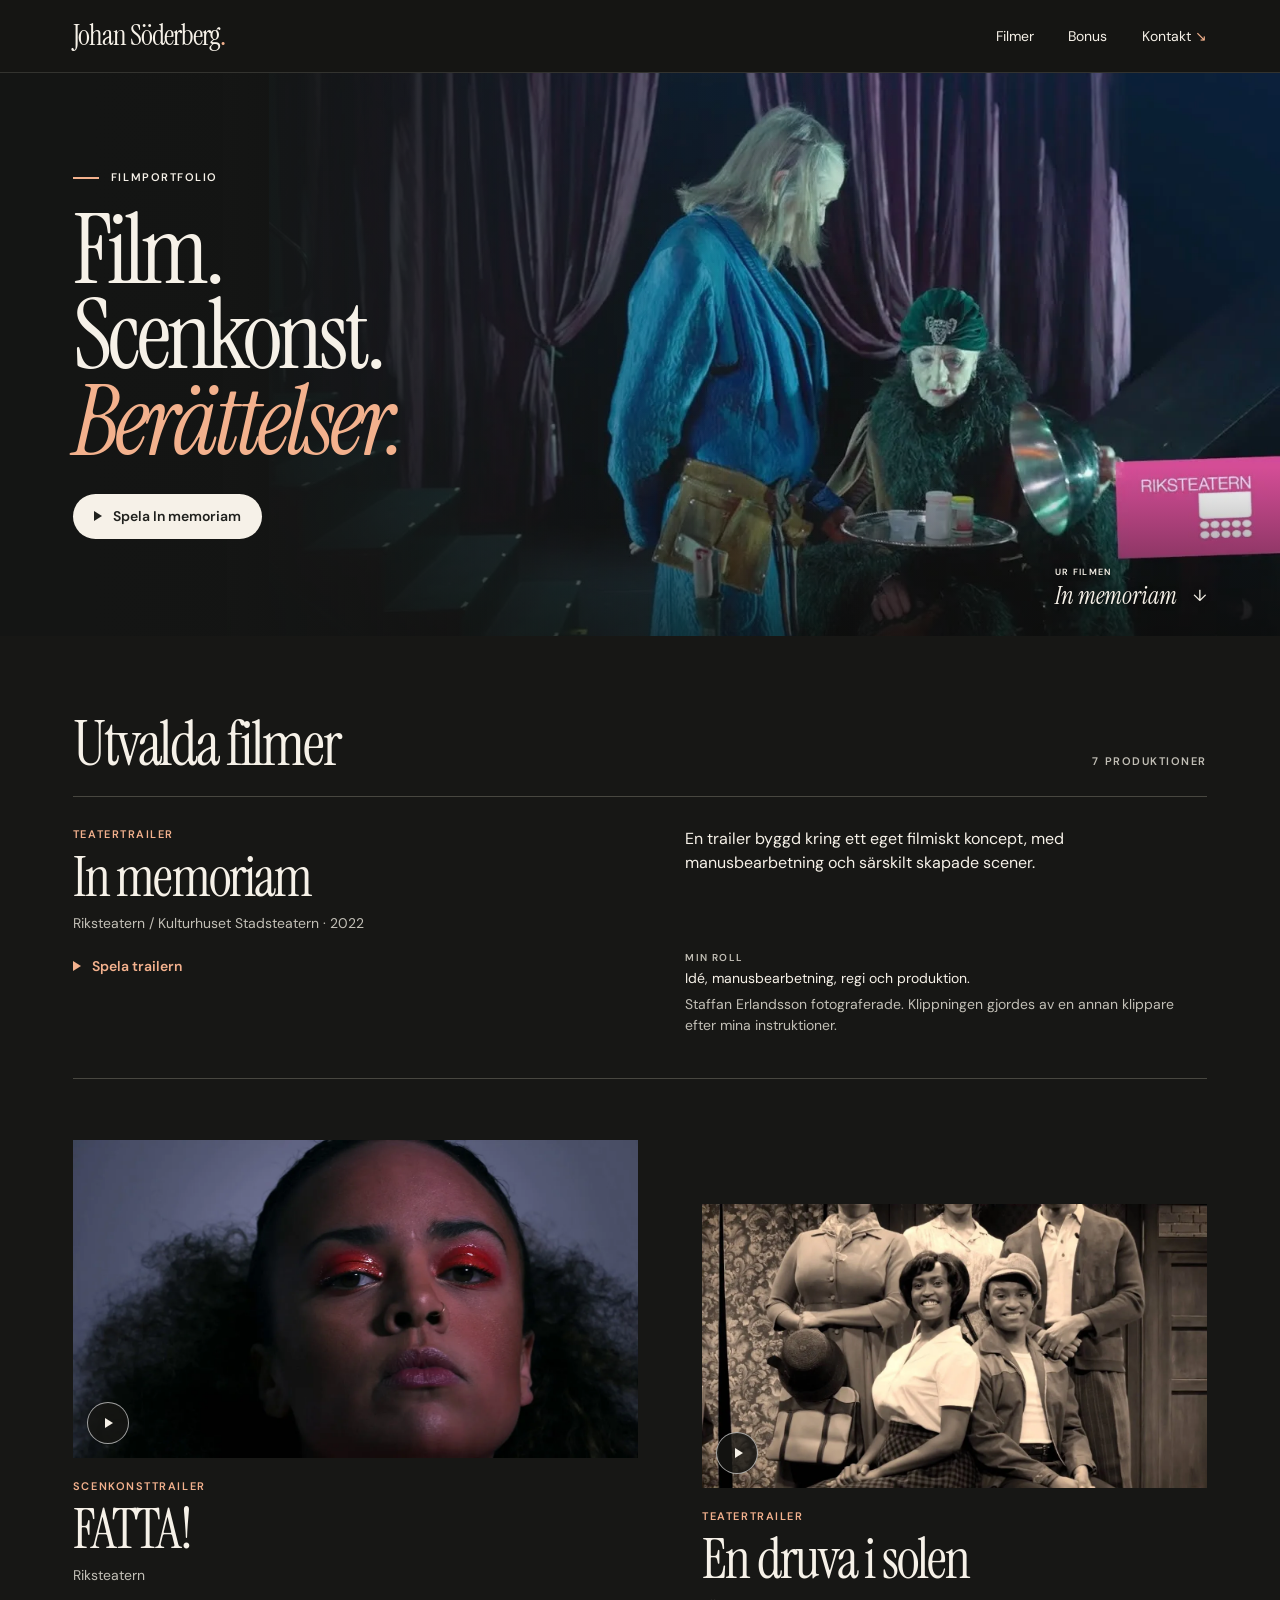
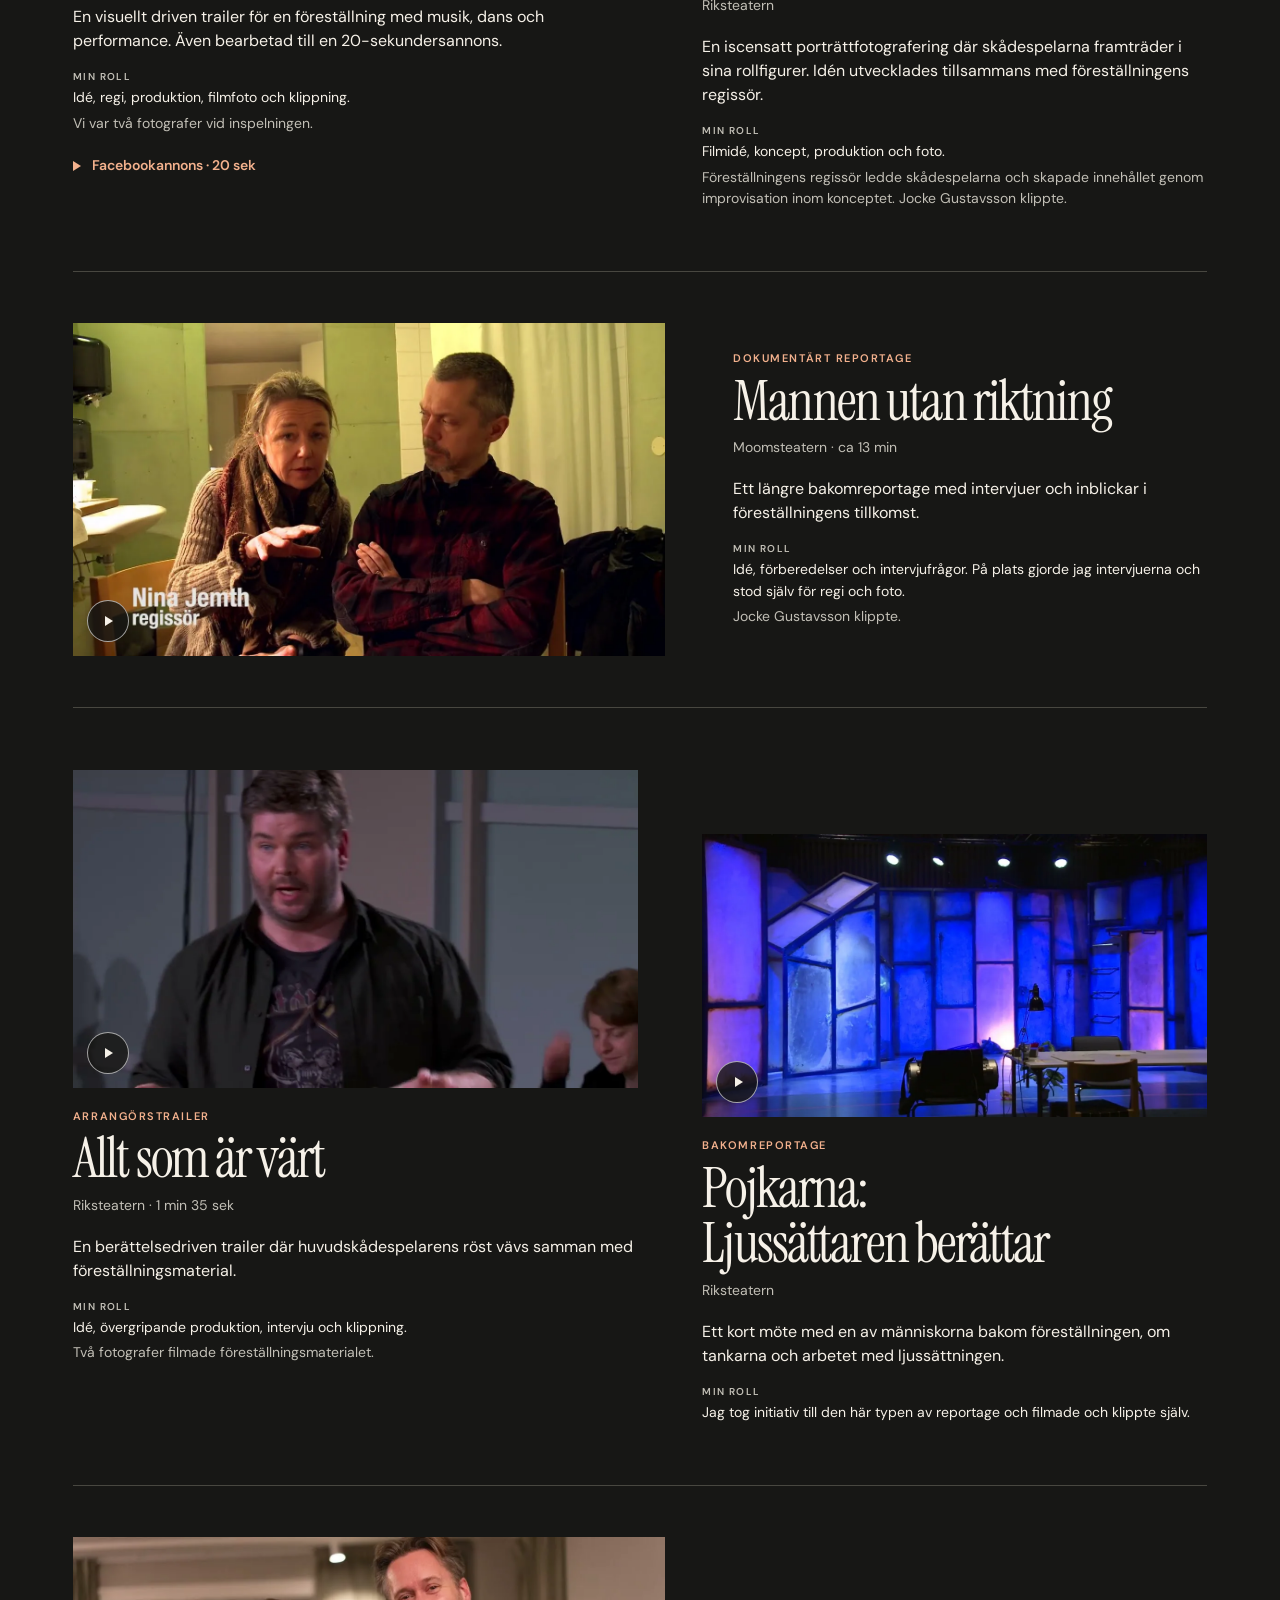
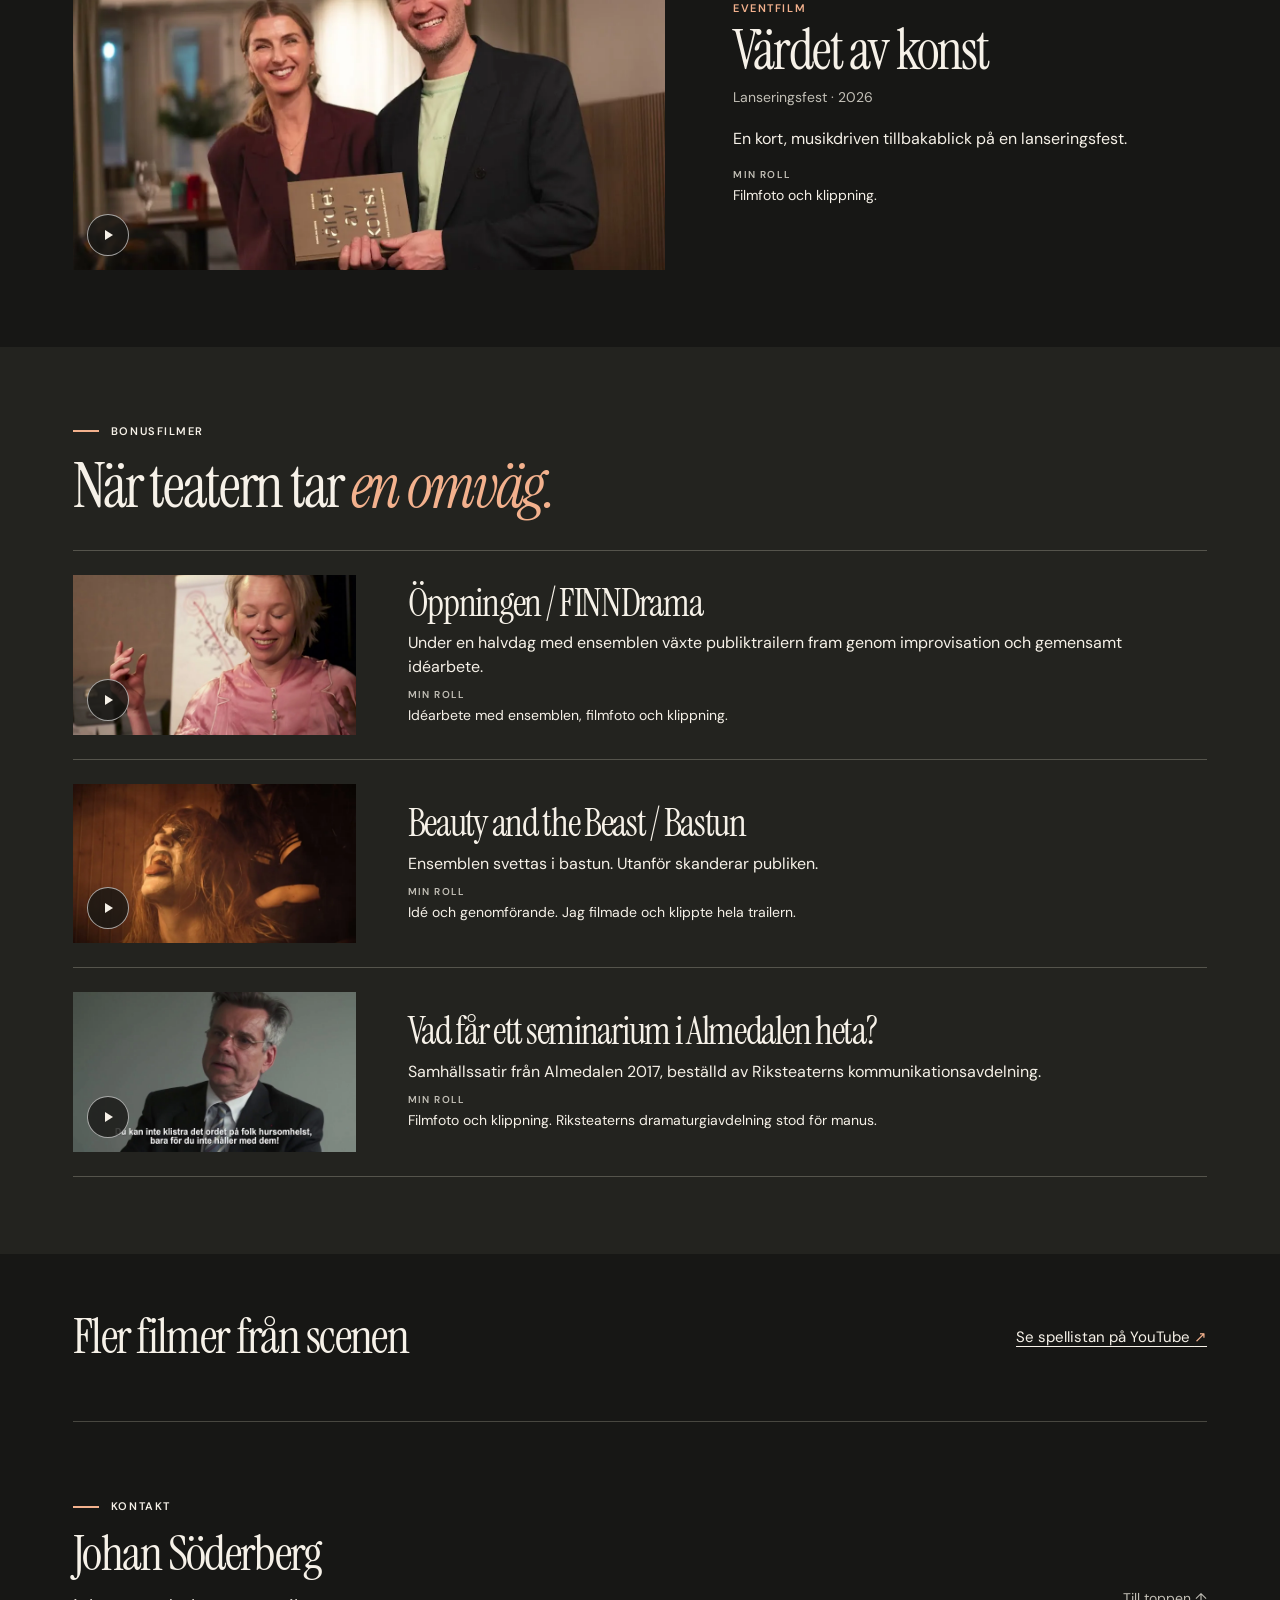
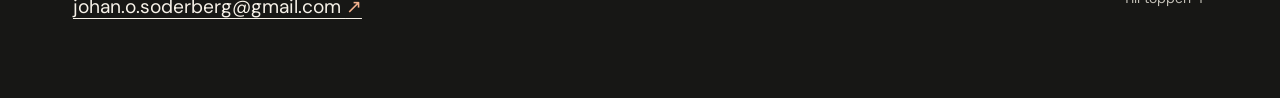
==== index.html @ 5b3b1f29 "Publicera Johan Söderbergs filmportfolio" ====
<!doctype html>
<html lang="sv">
<head>
<meta charset="utf-8"><meta name="viewport" content="width=device-width, initial-scale=1">
<meta name="theme-color" content="#171715">
<title>Johan Söderberg — Film. Scenkonst. Berättelser.</title>
<meta name="description" content="Johan Söderbergs filmportfolio. Teatertrailers, porträtt och bakomreportage för bland andra Riksteatern, Kulturhuset Stadsteatern och Moomsteatern.">
<link rel="icon" href="ikon.svg" type="image/svg+xml"><link rel="preload" as="font" type="font/woff2" crossorigin href="instrument-serif.woff2">
<link rel="stylesheet" href="stil.css"><script defer src="spelare.js"></script>
</head>
<body id="toppen">
<a class="skip" href="#urval">Till filmurvalet</a>
<header><div class="wrap header-row"><a class="brand" href="#toppen">Johan Söderberg<span>.</span></a><nav aria-label="Huvudmeny"><a href="#urval">Filmer</a><a href="#omvagar">Bonus</a><a href="#kontakt">Kontakt <span aria-hidden="true">↘</span></a></nav></div></header>
<main>
<section class="hero" aria-labelledby="intro"><img class="hero-img" src="johan-in-memoriam.webp" width="1280" height="720" fetchpriority="high" alt="Två rollfigurer vid ett litet bord framför ett draperi i In memoriam."><div class="wrap hero-inner"><div class="hero-copy"><p class="eyebrow"><i></i> Filmportfolio</p><h1 id="intro">Film.<br>Scenkonst.<br><em>Berättelser.</em></h1>
<a class="film-link hero-play" href="https://youtu.be/DQP2ugerrtk" data-film="DQP2ugerrtk" data-title="In memoriam" aria-label="Spela In memoriam"><span class="tri" aria-hidden="true"></span>Spela In memoriam</a></div><a class="caption" href="#in-memoriam"><span>Ur filmen</span><i>In memoriam</i> <b aria-hidden="true">↓</b></a></div></section>
<section class="wrap selection" id="urval" aria-labelledby="urval-title"><div class="section-head"><h2 id="urval-title">Utvalda filmer</h2><span>7 produktioner</span></div>
<article id="in-memoriam" class="case case-1"><div class="copy"><div class="kicker">Teatertrailer</div><h3>In memoriam</h3><p class="client">Riksteatern / Kulturhuset Stadsteatern · 2022</p><p class="desc">En trailer byggd kring ett eget filmiskt koncept, med manusbearbetning och särskilt skapade scener.</p><div class="credits"><h4>Min roll</h4><p>Idé, manusbearbetning, regi och produktion.</p><p class="others">Staffan Erlandsson fotograferade. Klippningen gjordes av en annan klippare efter mina instruktioner.</p></div><a class="film-link variant" href="https://youtu.be/DQP2ugerrtk" data-film="DQP2ugerrtk" data-title="In memoriam" aria-label="Spela In memoriam"><span class="tri" aria-hidden="true"></span>Spela trailern</a></div></article><div class="spread"><article id="fatta" class="case case-2"><a class="film-link poster" href="https://youtu.be/g7LVJlNFyY8" data-film="g7LVJlNFyY8" data-title="FATTA!" aria-label="Spela FATTA!"><img loading="lazy" decoding="async" width="1280" height="720" src="fatta.webp" alt=""><span class="disc"><span class="tri" aria-hidden="true"></span></span></a><div class="copy"><div class="kicker">Scenkonsttrailer</div><h3>FATTA!</h3><p class="client">Riksteatern</p><p class="desc">En visuellt driven trailer för en föreställning med musik, dans och performance. Även bearbetad till en 20-sekundersannons.</p><div class="credits"><h4>Min roll</h4><p>Idé, regi, produktion, filmfoto och klippning.</p><p class="others">Vi var två fotografer vid inspelningen.</p></div><a class="film-link variant" href="https://youtu.be/AHIz8XdJtbk" data-film="AHIz8XdJtbk" data-title="FATTA! – Facebookannons, 20 sekunder" aria-label="Spela FATTA! – Facebookannons, 20 sekunder"><span class="tri" aria-hidden="true"></span>Facebookannons · 20 sek</a></div></article><article id="en-druva-i-solen" class="case case-3"><a class="film-link poster" href="https://youtu.be/6BJd-BY84E8" data-film="6BJd-BY84E8" data-title="En druva i solen" aria-label="Spela En druva i solen"><img loading="lazy" decoding="async" width="1280" height="720" src="en-druva-i-solen.webp" alt=""><span class="disc"><span class="tri" aria-hidden="true"></span></span></a><div class="copy"><div class="kicker">Teatertrailer</div><h3>En druva i solen</h3><p class="client">Riksteatern</p><p class="desc">En iscensatt porträttfotografering där skådespelarna framträder i sina rollfigurer. Idén utvecklades tillsammans med föreställningens regissör.</p><div class="credits"><h4>Min roll</h4><p>Filmidé, koncept, produktion och foto.</p><p class="others">Föreställningens regissör ledde skådespelarna och skapade innehållet genom improvisation inom konceptet. Jocke Gustavsson klippte.</p></div></div></article></div><article id="mannen-utan-riktning" class="case case-4"><a class="film-link poster" href="https://youtu.be/ln9doFdqKP8" data-film="ln9doFdqKP8" data-title="Mannen utan riktning" aria-label="Spela Mannen utan riktning"><img loading="lazy" decoding="async" width="1280" height="720" src="mannen-utan-riktning.webp" alt=""><span class="disc"><span class="tri" aria-hidden="true"></span></span></a><div class="copy"><div class="kicker">Dokumentärt reportage</div><h3>Mannen utan riktning</h3><p class="client">Moomsteatern · ca 13 min</p><p class="desc">Ett längre bakomreportage med intervjuer och inblickar i föreställningens tillkomst.</p><div class="credits"><h4>Min roll</h4><p>Idé, förberedelser och intervjufrågor. På plats gjorde jag intervjuerna och stod själv för regi och foto.</p><p class="others">Jocke Gustavsson klippte.</p></div></div></article><div class="spread"><article id="allt-som-ar-vart" class="case case-5"><a class="film-link poster" href="https://youtu.be/25G5wn74eA0" data-film="25G5wn74eA0" data-title="Allt som är värt" aria-label="Spela Allt som är värt"><img loading="lazy" decoding="async" width="1280" height="720" src="allt-som-ar-vart.webp" alt=""><span class="disc"><span class="tri" aria-hidden="true"></span></span></a><div class="copy"><div class="kicker">Arrangörstrailer</div><h3>Allt som är värt</h3><p class="client">Riksteatern · 1 min 35 sek</p><p class="desc">En berättelsedriven trailer där huvudskådespelarens röst vävs samman med föreställningsmaterial.</p><div class="credits"><h4>Min roll</h4><p>Idé, övergripande produktion, intervju och klippning.</p><p class="others">Två fotografer filmade föreställningsmaterialet.</p></div></div></article><article id="pojkarna" class="case case-6"><a class="film-link poster" href="https://youtu.be/rmyI2CeS5jI" data-film="rmyI2CeS5jI" data-title="Pojkarna: Ljussättaren berättar" aria-label="Spela Pojkarna: Ljussättaren berättar"><img loading="lazy" decoding="async" width="1280" height="720" src="pojkarna.webp" alt=""><span class="disc"><span class="tri" aria-hidden="true"></span></span></a><div class="copy"><div class="kicker">Bakomreportage</div><h3>Pojkarna: Ljussättaren berättar</h3><p class="client">Riksteatern</p><p class="desc">Ett kort möte med en av människorna bakom föreställningen, om tankarna och arbetet med ljussättningen.</p><div class="credits"><h4>Min roll</h4><p>Jag tog initiativ till den här typen av reportage och filmade och klippte själv.</p></div></div></article></div><article id="vardet-av-konst" class="case case-7"><a class="film-link poster" href="https://youtu.be/JYgRabuWKRQ" data-film="JYgRabuWKRQ" data-title="Värdet av konst" aria-label="Spela Värdet av konst"><img loading="lazy" decoding="async" width="1280" height="720" src="vardet-av-konst.webp" alt=""><span class="disc"><span class="tri" aria-hidden="true"></span></span></a><div class="copy"><div class="kicker">Eventfilm</div><h3>Värdet av konst</h3><p class="client">Lanseringsfest · 2026</p><p class="desc">En kort, musikdriven tillbakablick på en lanseringsfest.</p><div class="credits"><h4>Min roll</h4><p>Filmfoto och klippning.</p></div></div></article></section>
<section id="omvagar" class="bonus"><div class="wrap"><p class="eyebrow"><i></i> Bonusfilmer</p><h2>När teatern tar <em>en omväg.</em></h2><div class="bonus-list"><article class="bonus-item"><a class="film-link poster" href="https://youtu.be/ZEgGxiNyklY" data-film="ZEgGxiNyklY" data-title="Öppningen / FINNDrama" aria-label="Spela Öppningen / FINNDrama"><img loading="lazy" decoding="async" width="1280" height="720" src="oppningen.webp" alt=""><span class="disc"><span class="tri" aria-hidden="true"></span></span></a><div><h3>Öppningen / FINNDrama</h3><p>Under en halvdag med ensemblen växte publiktrailern fram genom improvisation och gemensamt idéarbete.</p><div class="credits"><h4>Min roll</h4><p>Idéarbete med ensemblen, filmfoto och klippning.</p></div></div></article><article class="bonus-item"><a class="film-link poster" href="https://youtu.be/_NRygMgMNec" data-film="_NRygMgMNec" data-title="Beauty and the Beast / Bastun" aria-label="Spela Beauty and the Beast / Bastun"><img loading="lazy" decoding="async" width="1280" height="720" src="bastun.webp" alt=""><span class="disc"><span class="tri" aria-hidden="true"></span></span></a><div><h3>Beauty and the Beast / Bastun</h3><p>Ensemblen svettas i bastun. Utanför skanderar publiken.</p><div class="credits"><h4>Min roll</h4><p>Idé och genomförande. Jag filmade och klippte hela trailern.</p></div></div></article><article class="bonus-item"><a class="film-link poster" href="https://youtu.be/Vtb8yQjGChg" data-film="Vtb8yQjGChg" data-title="Vad får ett seminarium i Almedalen heta?" aria-label="Spela Vad får ett seminarium i Almedalen heta?"><img loading="lazy" decoding="async" width="1280" height="720" src="almedalen.webp" alt=""><span class="disc"><span class="tri" aria-hidden="true"></span></span></a><div><h3>Vad får ett seminarium i Almedalen heta?</h3><p>Samhällssatir från Almedalen 2017, beställd av Riksteaterns kommunikationsavdelning.</p><div class="credits"><h4>Min roll</h4><p>Filmfoto och klippning. Riksteaterns dramaturgiavdelning stod för manus.</p></div></div></article></div></div></section>
<section class="wrap playlist"><h2>Fler filmer från scenen</h2><a href="https://youtube.com/playlist?list=PLKZBHsTy2Ac3Lh5_PKUx8i3vL4fPGxWnh">Se spellistan på YouTube <span aria-hidden="true">↗</span></a></section>
</main><footer id="kontakt"><div class="wrap foot"><div><p class="eyebrow"><i></i> Kontakt</p><h2>Johan Söderberg</h2><a class="email" href="mailto:johan.o.soderberg@gmail.com">johan.o.soderberg@gmail.com <span aria-hidden="true">↗</span></a></div><a class="top" href="#toppen">Till toppen ↑</a></div></footer>
<dialog aria-labelledby="filmtitel"><div class="modal-head"><h2 id="filmtitel"></h2><button type="button" id="stang" autofocus>Stäng <span aria-hidden="true">×</span></button></div><div id="spelare"></div><a id="direkt">Öppna på YouTube ↗</a></dialog>
</body></html>
---- stil.css ----
@font-face{font-family:Instrument;src:url(instrument-serif.woff2) format("woff2");font-display:swap}
@font-face{font-family:Instrument;src:url(instrument-serif-kursiv.woff2) format("woff2");font-style:italic;font-display:swap}
@font-face{font-family:DM;src:url(dm-sans.woff2) format("woff2");font-weight:100 900;font-display:swap}
:root{color-scheme:dark;--bg:#171715;--ink:#f6f1e8;--muted:#c2bfb6;--accent:#f3b18d;--line:#484740;--gutter:clamp(20px,5.7vw,100px);--serif:Instrument,Georgia,serif}
*{box-sizing:border-box}
body{margin:0;background:var(--bg);color:var(--ink);font:400 16px/1.5 DM,Arial,sans-serif;-webkit-font-smoothing:antialiased}
a{color:inherit;text-underline-offset:.25em}button{font:inherit;color:inherit;cursor:pointer}
a:focus-visible,button:focus-visible{outline:3px solid #ffbe93;outline-offset:4px}
img{display:block;width:100%;height:auto}
h1,h2,h3,h4,p{margin:0}h1,h2,h3,.brand{font-family:var(--serif);font-weight:400}
.wrap{width:min(100% - 2 * var(--gutter),1480px);margin-inline:auto}
.skip{position:fixed;z-index:10;top:-100px;left:1em;background:var(--ink);color:var(--bg);padding:12px}.skip:focus{top:10px}
header{background:#151513;border-bottom:1px solid #33332f}
.header-row,nav,.section-head,.foot,.playlist,.modal-head{display:flex;align-items:center;justify-content:space-between;gap:20px}
.header-row{min-height:72px}.brand{font-size:clamp(24px,2.3vw,35px);line-height:1;text-decoration:none;letter-spacing:-.035em}.brand span{color:var(--accent)}
nav{gap:clamp(13px,2.7vw,48px)}nav a,.top{font-size:14px;text-decoration:none}nav a,.top,.playlist a{padding-block:12px}nav a:hover,.top:hover{text-decoration:underline}nav span,.email span,.playlist span{color:var(--accent)}
.hero{position:relative;isolation:isolate;overflow:hidden;background:#141514}.hero-img{position:absolute;inset:0 0 0 auto;height:100%;width:79%;object-fit:cover;object-position:57% 51%;z-index:-3}
.hero::before{content:"";position:absolute;inset:0;z-index:-2;background:linear-gradient(90deg,#141514 7%,rgba(20,21,20,.98) 17%,rgba(20,21,20,.83) 28%,rgba(20,21,20,.2) 53%,transparent 70%),linear-gradient(0deg,rgba(12,13,12,.65),transparent 30%)}
.hero-inner{position:relative;min-height:clamp(510px,44vw,700px);display:flex;align-items:center;padding-block:46px}
.eyebrow,.kicker,.section-head>span,.caption span,.credits h4{font:600 11px/1.4 DM,sans-serif;letter-spacing:.14em;text-transform:uppercase}
.eyebrow{display:flex;align-items:center;gap:12px}.eyebrow i{display:block;width:26px;height:2px;background:var(--accent)}
h1{font-size:clamp(82px,7.5vw,132px);line-height:.89;letter-spacing:-.042em;margin:22px 0 30px}
em{font-weight:400}h1 em,.bonus em{color:var(--accent)}
.hero-play,.variant{display:inline-flex;align-items:center;gap:11px;text-decoration:none;font-size:14px;font-weight:600}
.hero-play{border-radius:50px;background:var(--ink);color:#20211e;padding:12px 21px}
.tri{display:inline-block;width:0;height:0;border-top:5px solid transparent;border-bottom:5px solid transparent;border-left:8px solid currentColor}
.hero-play:hover{background:var(--accent)}
.caption{position:absolute;right:0;bottom:22px;display:grid;grid-template-columns:1fr auto;align-items:center;column-gap:1em;text-decoration:none;text-shadow:0 1px 5px #111}.caption span{grid-column:1/3;font-size:9px}.caption i{font-family:var(--serif);font-size:24px}.caption b{font-weight:400}
.selection{padding-block:clamp(54px,6vw,100px)}
.section-head,.playlist{border-bottom:1px solid var(--line);padding-bottom:20px;align-items:baseline}
h2{font-size:clamp(43px,4.8vw,82px);letter-spacing:-.035em;line-height:1.03}.section-head>span,.client,.others,.top{color:var(--muted)}
.case{scroll-margin-top:25px}.case-1{padding:30px 0 42px}
.case-1 .copy{display:grid;grid-template-columns:1fr 1fr;column-gap:8%}.case-1 .copy>.kicker,.case-1 .copy>h3,.case-1 .copy>.client,.case-1 .copy>.variant{grid-column:1}
.case-1 .desc{grid-column:2;grid-row:1/4;margin-top:0}.case-1 .credits{grid-column:2;grid-row:4/6}.case-1 .variant{grid-row:4;justify-self:start;align-self:start}
.kicker{color:var(--accent);margin-bottom:7px}.case h3,.bonus-item h3{font-size:clamp(34px,4.3vw,72px);line-height:1.01;letter-spacing:-.034em;text-wrap:balance}
.client{font-size:14px;margin-top:8px}.desc{font-size:clamp(16px,1.25vw,20px);margin-top:19px;max-width:52ch}
.credits{margin-top:17px;max-width:58ch;font-size:14px;line-height:1.52}.credits h4{font-size:10px;color:var(--muted);margin-bottom:3px}.others{margin-top:4px}
.variant{color:var(--accent);margin-top:10px;min-height:44px}.variant:hover{text-decoration:underline}
.spread{display:grid;grid-template-columns:1.12fr 1fr;align-items:start;gap:clamp(32px,5vw,88px);border-top:1px solid var(--line);padding-block:clamp(30px,4.8vw,80px)}.spread>.case:nth-child(2){padding-top:clamp(32px,5vw,88px)}
.poster{display:block;position:relative;overflow:hidden;background:#252723;aspect-ratio:16/9}
.poster img{height:100%;object-fit:cover;transition:transform .3s ease}.poster:hover img{transform:scale(1.018)}
.disc{position:absolute;bottom:14px;left:14px;display:grid;place-items:center;width:42px;height:42px;background:#171715cb;border:1px solid #fff9;border-radius:50%}.disc .tri{margin-left:3px}.poster:hover .disc{color:#171715;background:var(--accent)}
.spread .copy{padding-top:21px}
.case-4,.case-7{display:grid;grid-template-columns:1.25fr 1fr;column-gap:6%;align-items:center;padding-block:clamp(32px,4vw,76px);border-top:1px solid var(--line)}
.case-7{padding-bottom:0}
.bonus{padding-block:clamp(48px,6vw,100px);background:#23231f}.bonus h2{margin:16px 0 32px}.bonus-list{border-top:1px solid #55544c}
.bonus-item{display:grid;grid-template-columns:minmax(125px,25%) 1fr;gap:clamp(18px,4vw,76px);align-items:center;padding:24px 0;border-bottom:1px solid #55544c}
.bonus-item h3{font-size:clamp(28px,3vw,49px);margin:0 0 9px}.bonus-item p{max-width:68ch}.bonus-item .credits{margin-top:9px}
.playlist{padding-block:clamp(45px,4.6vw,72px);align-items:center}.playlist h2,footer h2{font-size:clamp(32px,3.8vw,64px)}.playlist a{font-size:15px}
.foot{padding-block:clamp(50px,6vw,100px);align-items:end}footer h2{margin:14px 0}.email{font-size:clamp(16px,1.5vw,22px)}
dialog{padding:16px 20px;border:1px solid #5a5b53;background:var(--bg);color:var(--ink);width:min(960px,95vw,142vh);max-height:94dvh}
dialog::backdrop{background:#080908e8}.modal-head{margin-bottom:12px}.modal-head h2{font-size:clamp(22px,3vw,38px)}
.modal-head button{padding:8px 14px;border:1px solid var(--line);border-radius:22px;background:#272721;flex-shrink:0}.modal-head button span{margin-left:5px}
#spelare{background:#000;aspect-ratio:16/9}iframe{display:block;width:100%;height:100%;border:0}#direkt{display:inline-block;margin-top:12px;font-size:14px}.watching{overflow:hidden}
@media(max-width:700px){
.header-row{min-height:62px}.brand{font-size:25px}nav{gap:14px}nav a{font-size:13px}
.hero-inner{min-height:530px;align-items:flex-end;padding-block:32px}.hero-img{inset:0 0 auto;width:100%;height:72%;object-position:54% 17%}
.hero::before{background:linear-gradient(0deg,#141514 3%,rgba(20,21,20,.92) 24%,rgba(20,21,20,.52) 44%,transparent 73%),linear-gradient(90deg,#10111055,transparent 60%)}
h1{font-size:clamp(71px,13vw,96px);margin:13px 0 22px}.hero-play{padding:12px 16px}.caption{bottom:34px}.caption i{font-size:21px}
.case-1 .copy,.case-4,.case-7,.spread{display:block}.case-1 .desc{margin-top:15px}.case-1 .credits{margin-top:14px}.section-head{gap:10px}.section-head>span{font-size:9px}
.spread{padding:0;border:0}.case{padding:28px 0 32px;border-top:1px solid var(--line)}.case-1{border:0}.case-4 .copy,.case-7 .copy{padding-top:20px}
.bonus-item{grid-template-columns:105px 1fr;align-items:start}.bonus-item .poster{aspect-ratio:1}.bonus-item .disc{height:30px;width:30px;bottom:6px;left:6px}
.playlist,.foot{align-items:start;flex-direction:column;gap:15px}.playlist a{padding:0}.foot{gap:25px}
}
@media(max-width:380px){.header-row{gap:10px}.brand{font-size:22px}nav{gap:11px}.caption{display:none}.bonus-item{grid-template-columns:1fr}.bonus-item .poster{aspect-ratio:16/9}}
@media(prefers-reduced-motion:reduce){*{transition:none!important}}
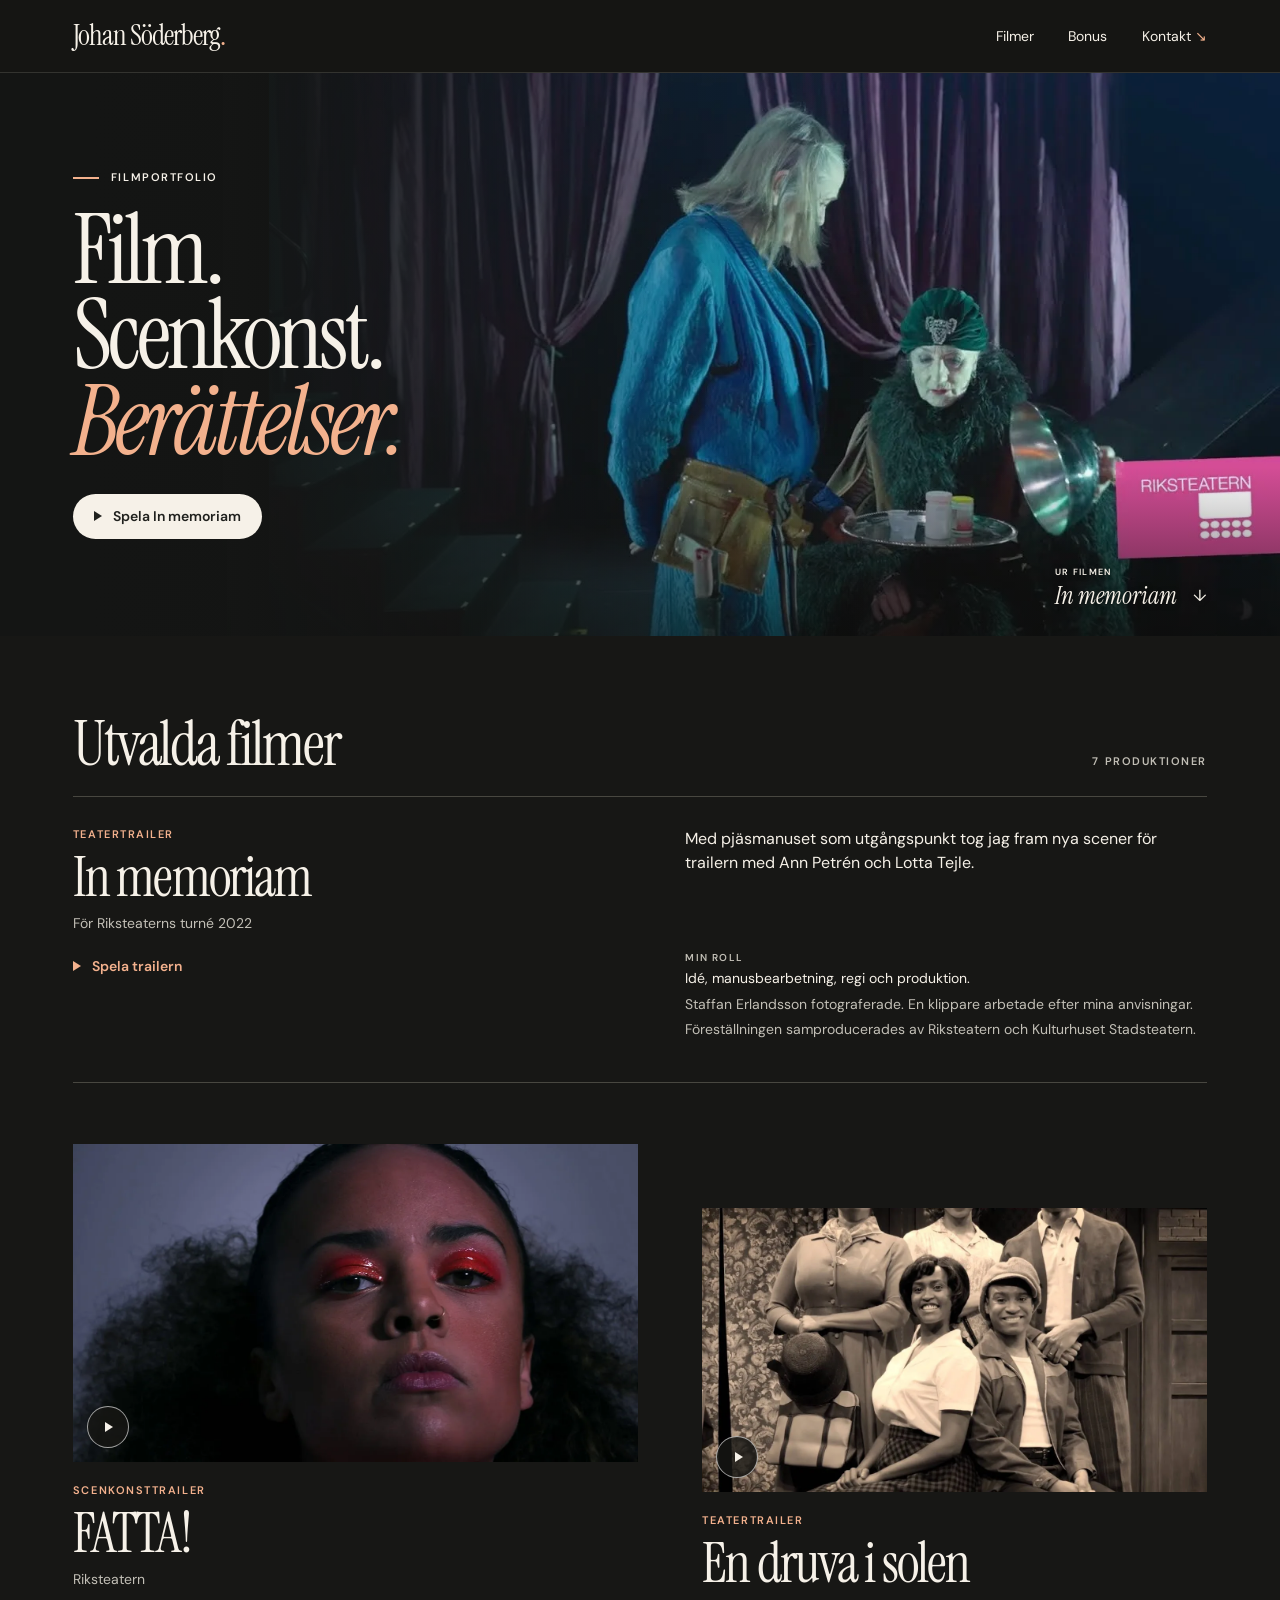
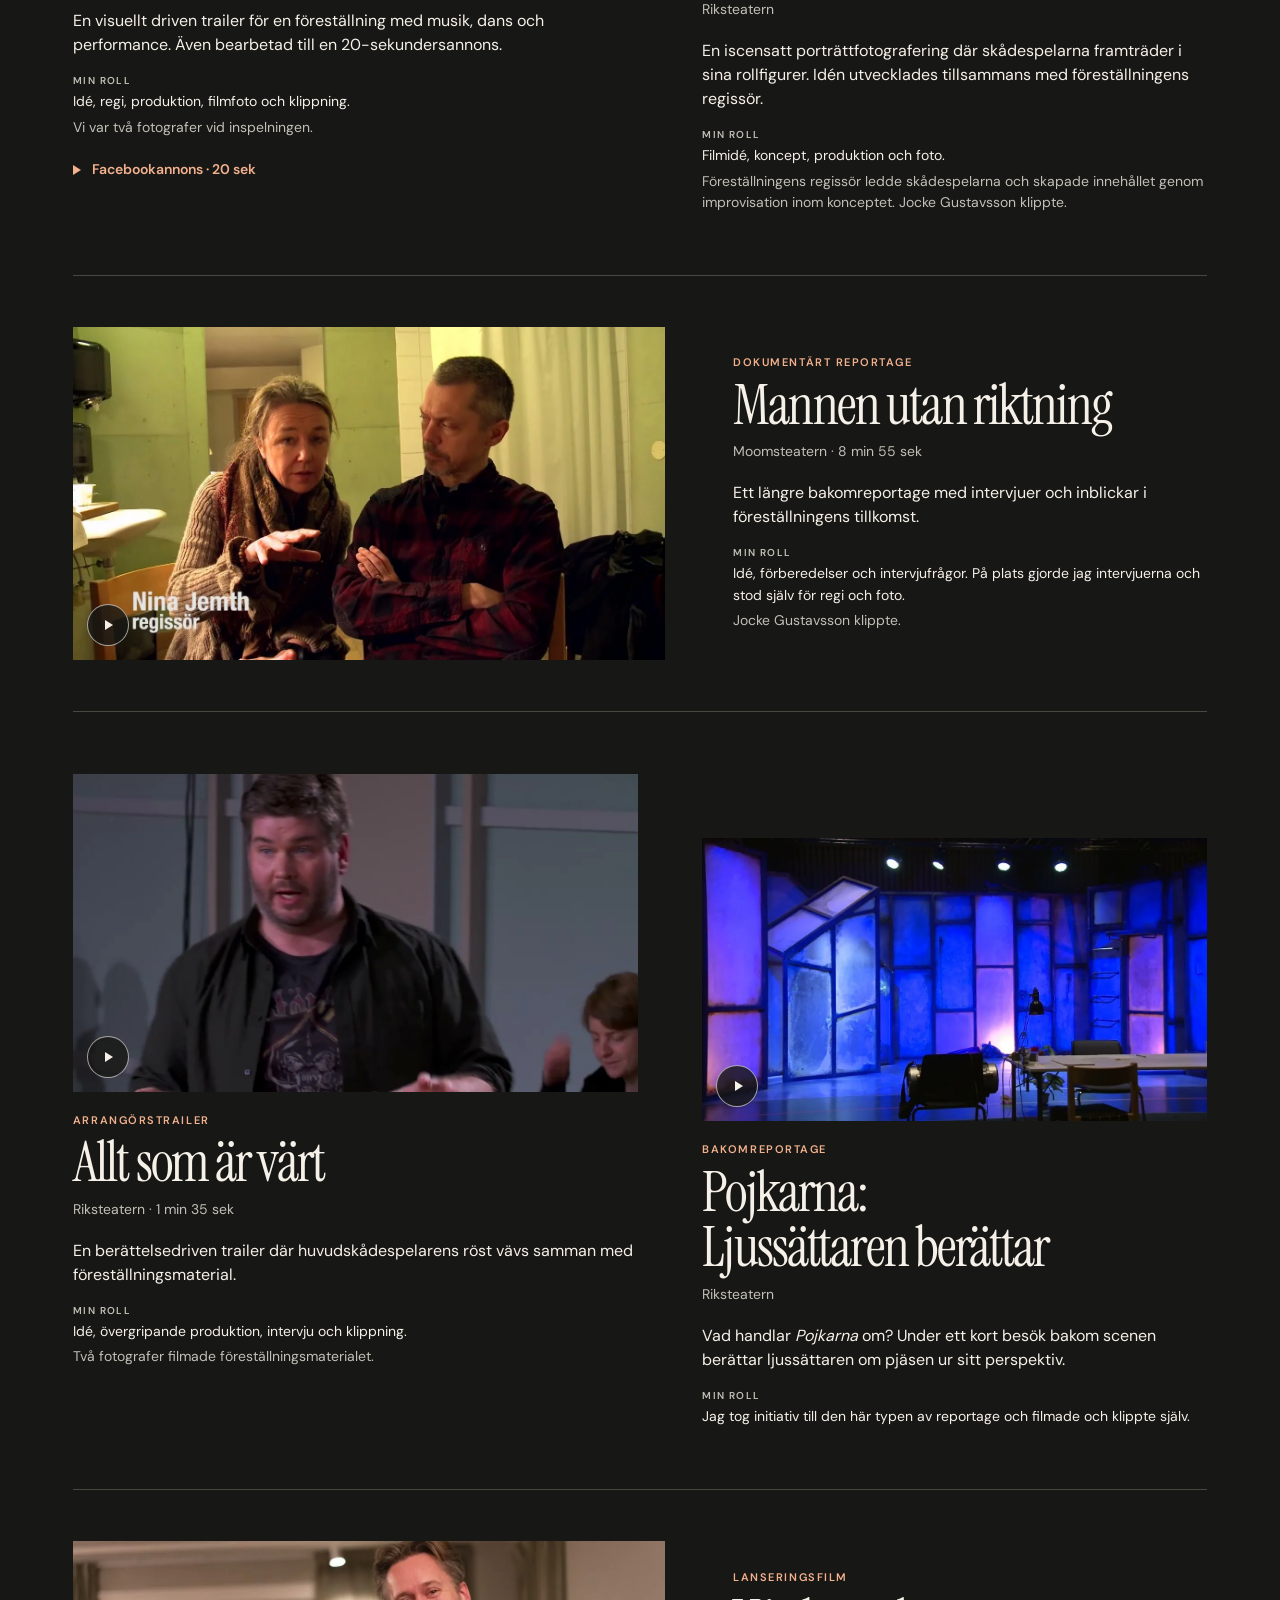
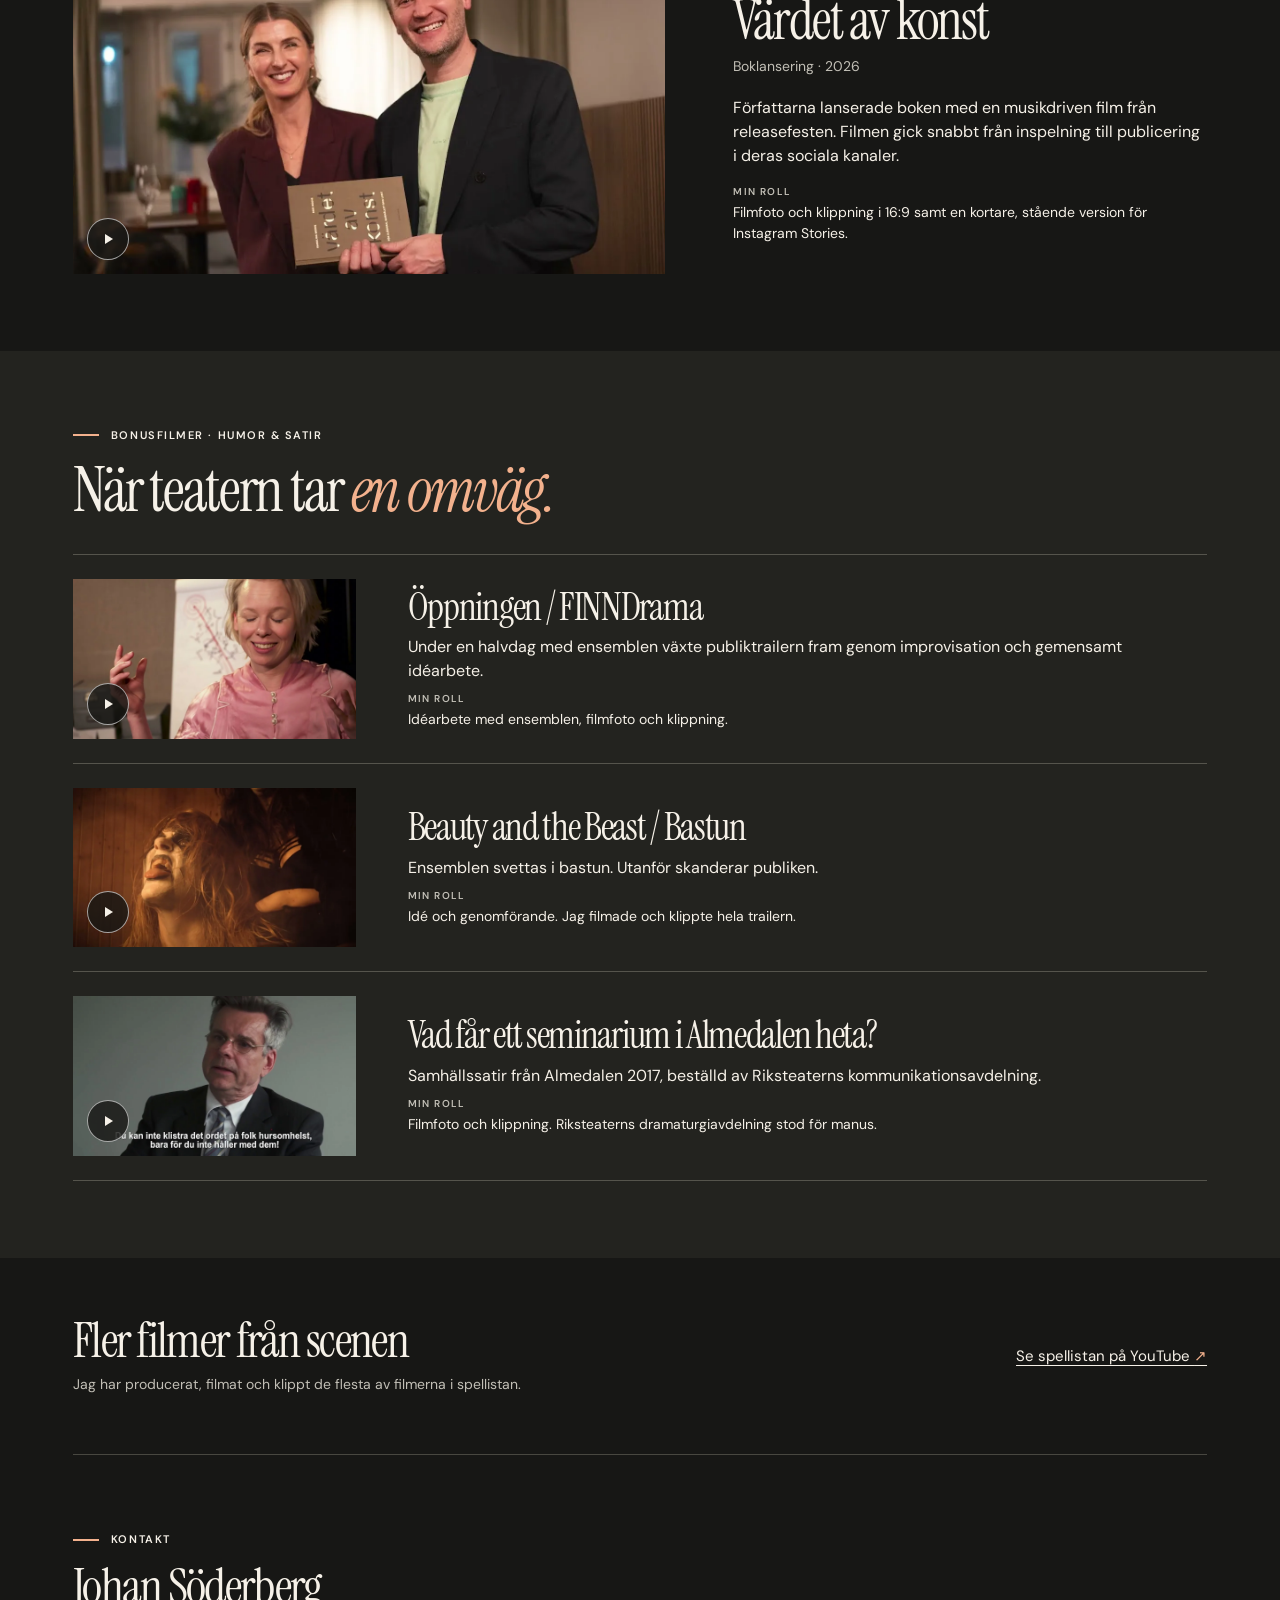
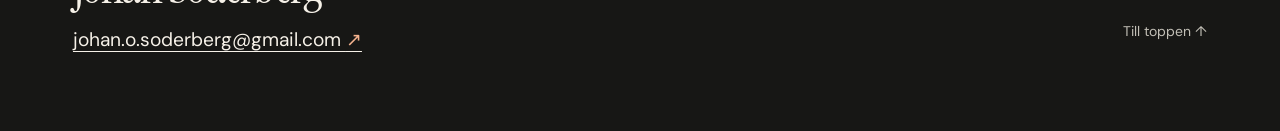
==== commit 0035f4ee: "Förtydliga filmtexter, speltid och upphovsroller" ====
--- a/index.html
+++ b/index.html
@@ -4,7 +4,7 @@
 <meta charset="utf-8"><meta name="viewport" content="width=device-width, initial-scale=1">
 <meta name="theme-color" content="#171715">
 <title>Johan Söderberg — Film. Scenkonst. Berättelser.</title>
-<meta name="description" content="Johan Söderbergs filmportfolio. Teatertrailers, porträtt och bakomreportage för bland andra Riksteatern, Kulturhuset Stadsteatern och Moomsteatern.">
+<meta name="description" content="Johan Söderbergs filmportfolio. Teatertrailers, bakomreportage och kortfilmer för sociala medier.">
 <link rel="icon" href="ikon.svg" type="image/svg+xml"><link rel="preload" as="font" type="font/woff2" crossorigin href="instrument-serif.woff2">
 <link rel="stylesheet" href="stil.css"><script defer src="spelare.js"></script>
 </head>
@@ -15,9 +15,9 @@
 <section class="hero" aria-labelledby="intro"><img class="hero-img" src="johan-in-memoriam.webp" width="1280" height="720" fetchpriority="high" alt="Två rollfigurer vid ett litet bord framför ett draperi i In memoriam."><div class="wrap hero-inner"><div class="hero-copy"><p class="eyebrow"><i></i> Filmportfolio</p><h1 id="intro">Film.<br>Scenkonst.<br><em>Berättelser.</em></h1>
 <a class="film-link hero-play" href="https://youtu.be/DQP2ugerrtk" data-film="DQP2ugerrtk" data-title="In memoriam" aria-label="Spela In memoriam"><span class="tri" aria-hidden="true"></span>Spela In memoriam</a></div><a class="caption" href="#in-memoriam"><span>Ur filmen</span><i>In memoriam</i> <b aria-hidden="true">↓</b></a></div></section>
 <section class="wrap selection" id="urval" aria-labelledby="urval-title"><div class="section-head"><h2 id="urval-title">Utvalda filmer</h2><span>7 produktioner</span></div>
-<article id="in-memoriam" class="case case-1"><div class="copy"><div class="kicker">Teatertrailer</div><h3>In memoriam</h3><p class="client">Riksteatern / Kulturhuset Stadsteatern · 2022</p><p class="desc">En trailer byggd kring ett eget filmiskt koncept, med manusbearbetning och särskilt skapade scener.</p><div class="credits"><h4>Min roll</h4><p>Idé, manusbearbetning, regi och produktion.</p><p class="others">Staffan Erlandsson fotograferade. Klippningen gjordes av en annan klippare efter mina instruktioner.</p></div><a class="film-link variant" href="https://youtu.be/DQP2ugerrtk" data-film="DQP2ugerrtk" data-title="In memoriam" aria-label="Spela In memoriam"><span class="tri" aria-hidden="true"></span>Spela trailern</a></div></article><div class="spread"><article id="fatta" class="case case-2"><a class="film-link poster" href="https://youtu.be/g7LVJlNFyY8" data-film="g7LVJlNFyY8" data-title="FATTA!" aria-label="Spela FATTA!"><img loading="lazy" decoding="async" width="1280" height="720" src="fatta.webp" alt=""><span class="disc"><span class="tri" aria-hidden="true"></span></span></a><div class="copy"><div class="kicker">Scenkonsttrailer</div><h3>FATTA!</h3><p class="client">Riksteatern</p><p class="desc">En visuellt driven trailer för en föreställning med musik, dans och performance. Även bearbetad till en 20-sekundersannons.</p><div class="credits"><h4>Min roll</h4><p>Idé, regi, produktion, filmfoto och klippning.</p><p class="others">Vi var två fotografer vid inspelningen.</p></div><a class="film-link variant" href="https://youtu.be/AHIz8XdJtbk" data-film="AHIz8XdJtbk" data-title="FATTA! – Facebookannons, 20 sekunder" aria-label="Spela FATTA! – Facebookannons, 20 sekunder"><span class="tri" aria-hidden="true"></span>Facebookannons · 20 sek</a></div></article><article id="en-druva-i-solen" class="case case-3"><a class="film-link poster" href="https://youtu.be/6BJd-BY84E8" data-film="6BJd-BY84E8" data-title="En druva i solen" aria-label="Spela En druva i solen"><img loading="lazy" decoding="async" width="1280" height="720" src="en-druva-i-solen.webp" alt=""><span class="disc"><span class="tri" aria-hidden="true"></span></span></a><div class="copy"><div class="kicker">Teatertrailer</div><h3>En druva i solen</h3><p class="client">Riksteatern</p><p class="desc">En iscensatt porträttfotografering där skådespelarna framträder i sina rollfigurer. Idén utvecklades tillsammans med föreställningens regissör.</p><div class="credits"><h4>Min roll</h4><p>Filmidé, koncept, produktion och foto.</p><p class="others">Föreställningens regissör ledde skådespelarna och skapade innehållet genom improvisation inom konceptet. Jocke Gustavsson klippte.</p></div></div></article></div><article id="mannen-utan-riktning" class="case case-4"><a class="film-link poster" href="https://youtu.be/ln9doFdqKP8" data-film="ln9doFdqKP8" data-title="Mannen utan riktning" aria-label="Spela Mannen utan riktning"><img loading="lazy" decoding="async" width="1280" height="720" src="mannen-utan-riktning.webp" alt=""><span class="disc"><span class="tri" aria-hidden="true"></span></span></a><div class="copy"><div class="kicker">Dokumentärt reportage</div><h3>Mannen utan riktning</h3><p class="client">Moomsteatern · ca 13 min</p><p class="desc">Ett längre bakomreportage med intervjuer och inblickar i föreställningens tillkomst.</p><div class="credits"><h4>Min roll</h4><p>Idé, förberedelser och intervjufrågor. På plats gjorde jag intervjuerna och stod själv för regi och foto.</p><p class="others">Jocke Gustavsson klippte.</p></div></div></article><div class="spread"><article id="allt-som-ar-vart" class="case case-5"><a class="film-link poster" href="https://youtu.be/25G5wn74eA0" data-film="25G5wn74eA0" data-title="Allt som är värt" aria-label="Spela Allt som är värt"><img loading="lazy" decoding="async" width="1280" height="720" src="allt-som-ar-vart.webp" alt=""><span class="disc"><span class="tri" aria-hidden="true"></span></span></a><div class="copy"><div class="kicker">Arrangörstrailer</div><h3>Allt som är värt</h3><p class="client">Riksteatern · 1 min 35 sek</p><p class="desc">En berättelsedriven trailer där huvudskådespelarens röst vävs samman med föreställningsmaterial.</p><div class="credits"><h4>Min roll</h4><p>Idé, övergripande produktion, intervju och klippning.</p><p class="others">Två fotografer filmade föreställningsmaterialet.</p></div></div></article><article id="pojkarna" class="case case-6"><a class="film-link poster" href="https://youtu.be/rmyI2CeS5jI" data-film="rmyI2CeS5jI" data-title="Pojkarna: Ljussättaren berättar" aria-label="Spela Pojkarna: Ljussättaren berättar"><img loading="lazy" decoding="async" width="1280" height="720" src="pojkarna.webp" alt=""><span class="disc"><span class="tri" aria-hidden="true"></span></span></a><div class="copy"><div class="kicker">Bakomreportage</div><h3>Pojkarna: Ljussättaren berättar</h3><p class="client">Riksteatern</p><p class="desc">Ett kort möte med en av människorna bakom föreställningen, om tankarna och arbetet med ljussättningen.</p><div class="credits"><h4>Min roll</h4><p>Jag tog initiativ till den här typen av reportage och filmade och klippte själv.</p></div></div></article></div><article id="vardet-av-konst" class="case case-7"><a class="film-link poster" href="https://youtu.be/JYgRabuWKRQ" data-film="JYgRabuWKRQ" data-title="Värdet av konst" aria-label="Spela Värdet av konst"><img loading="lazy" decoding="async" width="1280" height="720" src="vardet-av-konst.webp" alt=""><span class="disc"><span class="tri" aria-hidden="true"></span></span></a><div class="copy"><div class="kicker">Eventfilm</div><h3>Värdet av konst</h3><p class="client">Lanseringsfest · 2026</p><p class="desc">En kort, musikdriven tillbakablick på en lanseringsfest.</p><div class="credits"><h4>Min roll</h4><p>Filmfoto och klippning.</p></div></div></article></section>
-<section id="omvagar" class="bonus"><div class="wrap"><p class="eyebrow"><i></i> Bonusfilmer</p><h2>När teatern tar <em>en omväg.</em></h2><div class="bonus-list"><article class="bonus-item"><a class="film-link poster" href="https://youtu.be/ZEgGxiNyklY" data-film="ZEgGxiNyklY" data-title="Öppningen / FINNDrama" aria-label="Spela Öppningen / FINNDrama"><img loading="lazy" decoding="async" width="1280" height="720" src="oppningen.webp" alt=""><span class="disc"><span class="tri" aria-hidden="true"></span></span></a><div><h3>Öppningen / FINNDrama</h3><p>Under en halvdag med ensemblen växte publiktrailern fram genom improvisation och gemensamt idéarbete.</p><div class="credits"><h4>Min roll</h4><p>Idéarbete med ensemblen, filmfoto och klippning.</p></div></div></article><article class="bonus-item"><a class="film-link poster" href="https://youtu.be/_NRygMgMNec" data-film="_NRygMgMNec" data-title="Beauty and the Beast / Bastun" aria-label="Spela Beauty and the Beast / Bastun"><img loading="lazy" decoding="async" width="1280" height="720" src="bastun.webp" alt=""><span class="disc"><span class="tri" aria-hidden="true"></span></span></a><div><h3>Beauty and the Beast / Bastun</h3><p>Ensemblen svettas i bastun. Utanför skanderar publiken.</p><div class="credits"><h4>Min roll</h4><p>Idé och genomförande. Jag filmade och klippte hela trailern.</p></div></div></article><article class="bonus-item"><a class="film-link poster" href="https://youtu.be/Vtb8yQjGChg" data-film="Vtb8yQjGChg" data-title="Vad får ett seminarium i Almedalen heta?" aria-label="Spela Vad får ett seminarium i Almedalen heta?"><img loading="lazy" decoding="async" width="1280" height="720" src="almedalen.webp" alt=""><span class="disc"><span class="tri" aria-hidden="true"></span></span></a><div><h3>Vad får ett seminarium i Almedalen heta?</h3><p>Samhällssatir från Almedalen 2017, beställd av Riksteaterns kommunikationsavdelning.</p><div class="credits"><h4>Min roll</h4><p>Filmfoto och klippning. Riksteaterns dramaturgiavdelning stod för manus.</p></div></div></article></div></div></section>
-<section class="wrap playlist"><h2>Fler filmer från scenen</h2><a href="https://youtube.com/playlist?list=PLKZBHsTy2Ac3Lh5_PKUx8i3vL4fPGxWnh">Se spellistan på YouTube <span aria-hidden="true">↗</span></a></section>
+<article id="in-memoriam" class="case case-1"><div class="copy"><div class="kicker">Teatertrailer</div><h3>In memoriam</h3><p class="client">För Riksteaterns turné 2022</p><p class="desc">Med pjäsmanuset som utgångspunkt tog jag fram nya scener för trailern med Ann Petrén och Lotta Tejle.</p><div class="credits"><h4>Min roll</h4><p>Idé, manusbearbetning, regi och produktion.</p><p class="others">Staffan Erlandsson fotograferade. En klippare arbetade efter mina anvisningar.</p><p class="others">Föreställningen samproducerades av Riksteatern och Kulturhuset Stadsteatern.</p></div><a class="film-link variant" href="https://youtu.be/DQP2ugerrtk" data-film="DQP2ugerrtk" data-title="In memoriam" aria-label="Spela In memoriam"><span class="tri" aria-hidden="true"></span>Spela trailern</a></div></article><div class="spread"><article id="fatta" class="case case-2"><a class="film-link poster" href="https://youtu.be/g7LVJlNFyY8" data-film="g7LVJlNFyY8" data-title="FATTA!" aria-label="Spela FATTA!"><img loading="lazy" decoding="async" width="1280" height="720" src="fatta.webp" alt=""><span class="disc"><span class="tri" aria-hidden="true"></span></span></a><div class="copy"><div class="kicker">Scenkonsttrailer</div><h3>FATTA!</h3><p class="client">Riksteatern</p><p class="desc">En visuellt driven trailer för en föreställning med musik, dans och performance. Även bearbetad till en 20-sekundersannons.</p><div class="credits"><h4>Min roll</h4><p>Idé, regi, produktion, filmfoto och klippning.</p><p class="others">Vi var två fotografer vid inspelningen.</p></div><a class="film-link variant" href="https://youtu.be/AHIz8XdJtbk" data-film="AHIz8XdJtbk" data-title="FATTA! – Facebookannons, 20 sekunder" aria-label="Spela FATTA! – Facebookannons, 20 sekunder"><span class="tri" aria-hidden="true"></span>Facebookannons · 20 sek</a></div></article><article id="en-druva-i-solen" class="case case-3"><a class="film-link poster" href="https://youtu.be/6BJd-BY84E8" data-film="6BJd-BY84E8" data-title="En druva i solen" aria-label="Spela En druva i solen"><img loading="lazy" decoding="async" width="1280" height="720" src="en-druva-i-solen.webp" alt=""><span class="disc"><span class="tri" aria-hidden="true"></span></span></a><div class="copy"><div class="kicker">Teatertrailer</div><h3>En druva i solen</h3><p class="client">Riksteatern</p><p class="desc">En iscensatt porträttfotografering där skådespelarna framträder i sina rollfigurer. Idén utvecklades tillsammans med föreställningens regissör.</p><div class="credits"><h4>Min roll</h4><p>Filmidé, koncept, produktion och foto.</p><p class="others">Föreställningens regissör ledde skådespelarna och skapade innehållet genom improvisation inom konceptet. Jocke Gustavsson klippte.</p></div></div></article></div><article id="mannen-utan-riktning" class="case case-4"><a class="film-link poster" href="https://youtu.be/ln9doFdqKP8" data-film="ln9doFdqKP8" data-title="Mannen utan riktning" aria-label="Spela Mannen utan riktning"><img loading="lazy" decoding="async" width="1280" height="720" src="mannen-utan-riktning.webp" alt=""><span class="disc"><span class="tri" aria-hidden="true"></span></span></a><div class="copy"><div class="kicker">Dokumentärt reportage</div><h3>Mannen utan riktning</h3><p class="client">Moomsteatern · 8 min 55 sek</p><p class="desc">Ett längre bakomreportage med intervjuer och inblickar i föreställningens tillkomst.</p><div class="credits"><h4>Min roll</h4><p>Idé, förberedelser och intervjufrågor. På plats gjorde jag intervjuerna och stod själv för regi och foto.</p><p class="others">Jocke Gustavsson klippte.</p></div></div></article><div class="spread"><article id="allt-som-ar-vart" class="case case-5"><a class="film-link poster" href="https://youtu.be/25G5wn74eA0" data-film="25G5wn74eA0" data-title="Allt som är värt" aria-label="Spela Allt som är värt"><img loading="lazy" decoding="async" width="1280" height="720" src="allt-som-ar-vart.webp" alt=""><span class="disc"><span class="tri" aria-hidden="true"></span></span></a><div class="copy"><div class="kicker">Arrangörstrailer</div><h3>Allt som är värt</h3><p class="client">Riksteatern · 1 min 35 sek</p><p class="desc">En berättelsedriven trailer där huvudskådespelarens röst vävs samman med föreställningsmaterial.</p><div class="credits"><h4>Min roll</h4><p>Idé, övergripande produktion, intervju och klippning.</p><p class="others">Två fotografer filmade föreställningsmaterialet.</p></div></div></article><article id="pojkarna" class="case case-6"><a class="film-link poster" href="https://youtu.be/rmyI2CeS5jI" data-film="rmyI2CeS5jI" data-title="Pojkarna: Ljussättaren berättar" aria-label="Spela Pojkarna: Ljussättaren berättar"><img loading="lazy" decoding="async" width="1280" height="720" src="pojkarna.webp" alt=""><span class="disc"><span class="tri" aria-hidden="true"></span></span></a><div class="copy"><div class="kicker">Bakomreportage</div><h3>Pojkarna: Ljussättaren berättar</h3><p class="client">Riksteatern</p><p class="desc">Vad handlar <em>Pojkarna</em> om? Under ett kort besök bakom scenen berättar ljussättaren om pjäsen ur sitt perspektiv.</p><div class="credits"><h4>Min roll</h4><p>Jag tog initiativ till den här typen av reportage och filmade och klippte själv.</p></div></div></article></div><article id="vardet-av-konst" class="case case-7"><a class="film-link poster" href="https://youtu.be/JYgRabuWKRQ" data-film="JYgRabuWKRQ" data-title="Värdet av konst" aria-label="Spela Värdet av konst"><img loading="lazy" decoding="async" width="1280" height="720" src="vardet-av-konst.webp" alt=""><span class="disc"><span class="tri" aria-hidden="true"></span></span></a><div class="copy"><div class="kicker">Lanseringsfilm</div><h3>Värdet av konst</h3><p class="client">Boklansering · 2026</p><p class="desc">Författarna lanserade boken med en musikdriven film från releasefesten. Filmen gick snabbt från inspelning till publicering i deras sociala kanaler.</p><div class="credits"><h4>Min roll</h4><p>Filmfoto och klippning i 16:9 samt en kortare, stående version för Instagram Stories.</p></div></div></article></section>
+<section id="omvagar" class="bonus"><div class="wrap"><p class="eyebrow"><i></i> Bonusfilmer · Humor &amp; satir</p><h2>När teatern tar <em>en omväg.</em></h2><div class="bonus-list"><article class="bonus-item"><a class="film-link poster" href="https://youtu.be/ZEgGxiNyklY" data-film="ZEgGxiNyklY" data-title="Öppningen / FINNDrama" aria-label="Spela Öppningen / FINNDrama"><img loading="lazy" decoding="async" width="1280" height="720" src="oppningen.webp" alt=""><span class="disc"><span class="tri" aria-hidden="true"></span></span></a><div><h3>Öppningen / FINNDrama</h3><p>Under en halvdag med ensemblen växte publiktrailern fram genom improvisation och gemensamt idéarbete.</p><div class="credits"><h4>Min roll</h4><p>Idéarbete med ensemblen, filmfoto och klippning.</p></div></div></article><article class="bonus-item"><a class="film-link poster" href="https://youtu.be/_NRygMgMNec" data-film="_NRygMgMNec" data-title="Beauty and the Beast / Bastun" aria-label="Spela Beauty and the Beast / Bastun"><img loading="lazy" decoding="async" width="1280" height="720" src="bastun.webp" alt=""><span class="disc"><span class="tri" aria-hidden="true"></span></span></a><div><h3>Beauty and the Beast / Bastun</h3><p>Ensemblen svettas i bastun. Utanför skanderar publiken.</p><div class="credits"><h4>Min roll</h4><p>Idé och genomförande. Jag filmade och klippte hela trailern.</p></div></div></article><article class="bonus-item"><a class="film-link poster" href="https://youtu.be/Vtb8yQjGChg" data-film="Vtb8yQjGChg" data-title="Vad får ett seminarium i Almedalen heta?" aria-label="Spela Vad får ett seminarium i Almedalen heta?"><img loading="lazy" decoding="async" width="1280" height="720" src="almedalen.webp" alt=""><span class="disc"><span class="tri" aria-hidden="true"></span></span></a><div><h3>Vad får ett seminarium i Almedalen heta?</h3><p>Samhällssatir från Almedalen 2017, beställd av Riksteaterns kommunikationsavdelning.</p><div class="credits"><h4>Min roll</h4><p>Filmfoto och klippning. Riksteaterns dramaturgiavdelning stod för manus.</p></div></div></article></div></div></section>
+<section class="wrap playlist"><div><h2>Fler filmer från scenen</h2><p class="client">Jag har producerat, filmat och klippt de flesta av filmerna i spellistan.</p></div><a href="https://youtube.com/playlist?list=PLKZBHsTy2Ac3Lh5_PKUx8i3vL4fPGxWnh">Se spellistan på YouTube <span aria-hidden="true">↗</span></a></section>
 </main><footer id="kontakt"><div class="wrap foot"><div><p class="eyebrow"><i></i> Kontakt</p><h2>Johan Söderberg</h2><a class="email" href="mailto:johan.o.soderberg@gmail.com">johan.o.soderberg@gmail.com <span aria-hidden="true">↗</span></a></div><a class="top" href="#toppen">Till toppen ↑</a></div></footer>
 <dialog aria-labelledby="filmtitel"><div class="modal-head"><h2 id="filmtitel"></h2><button type="button" id="stang" autofocus>Stäng <span aria-hidden="true">×</span></button></div><div id="spelare"></div><a id="direkt">Öppna på YouTube ↗</a></dialog>
 </body></html>
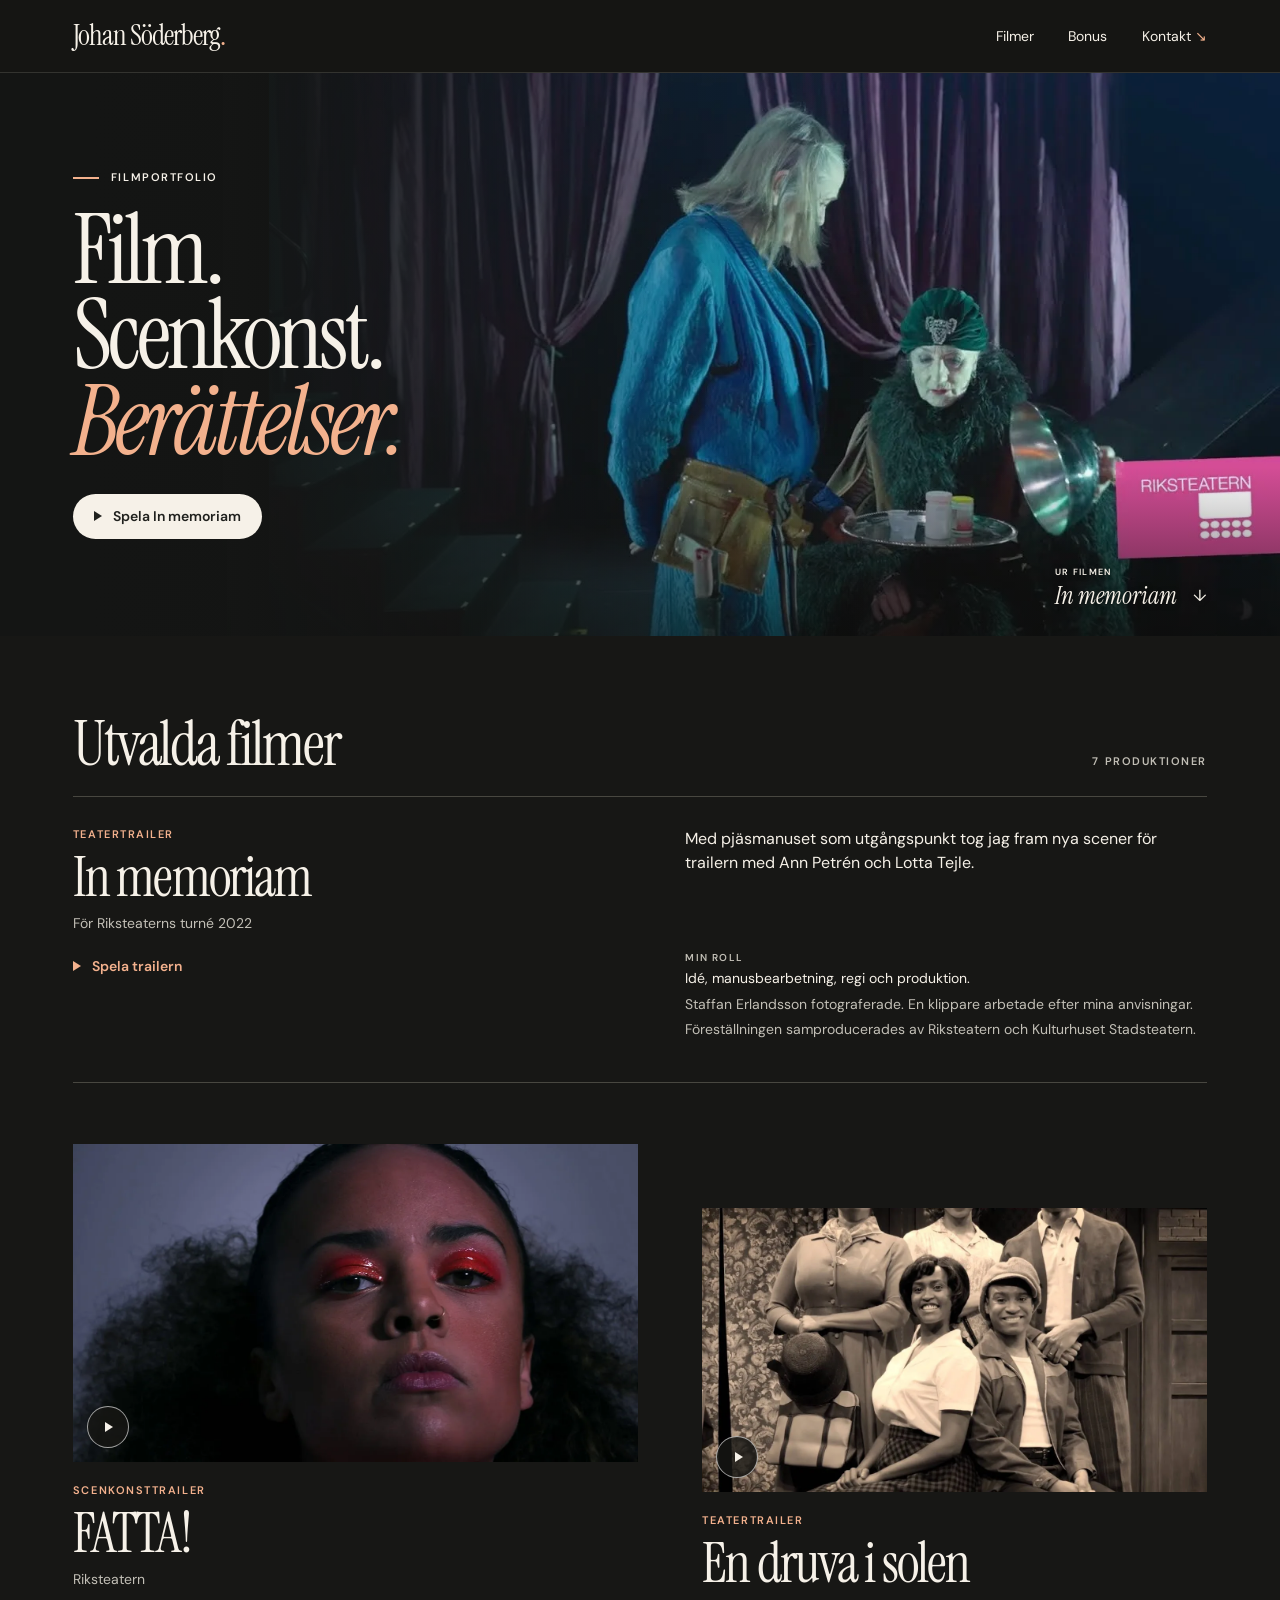
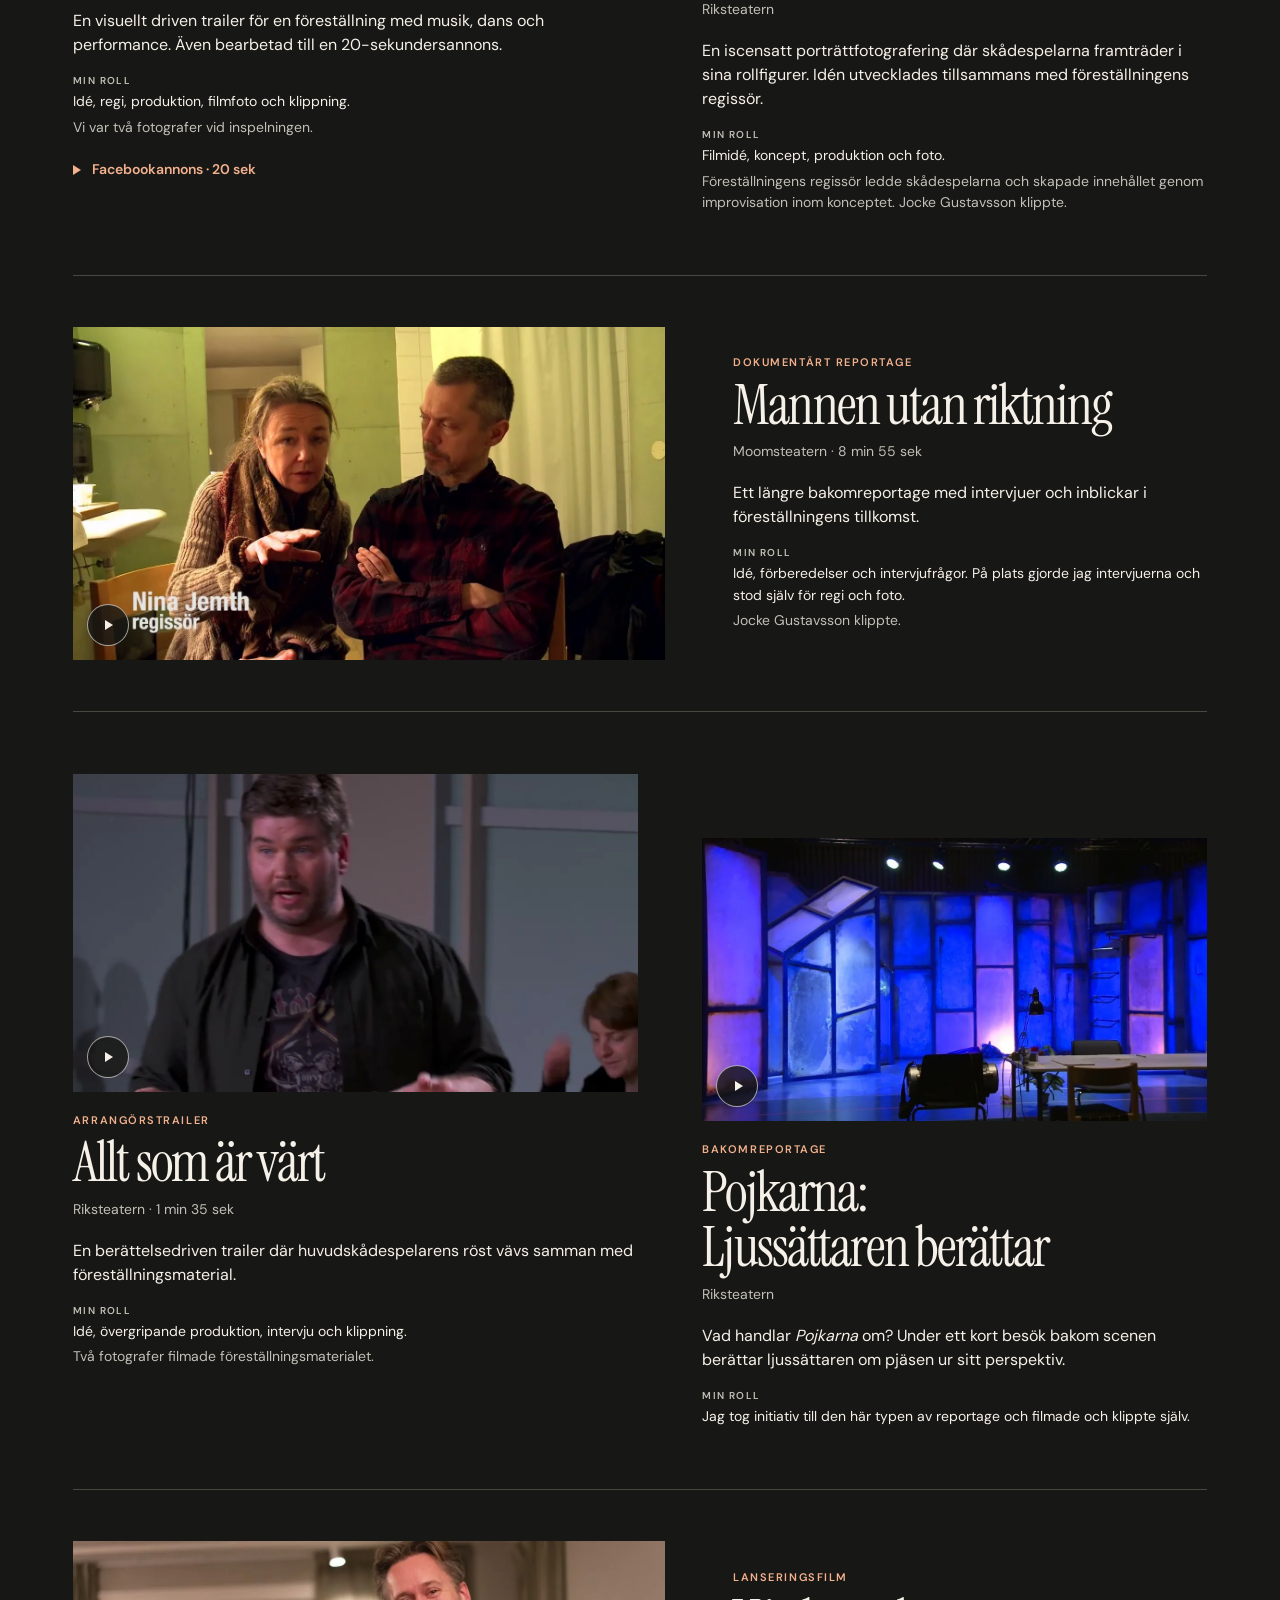
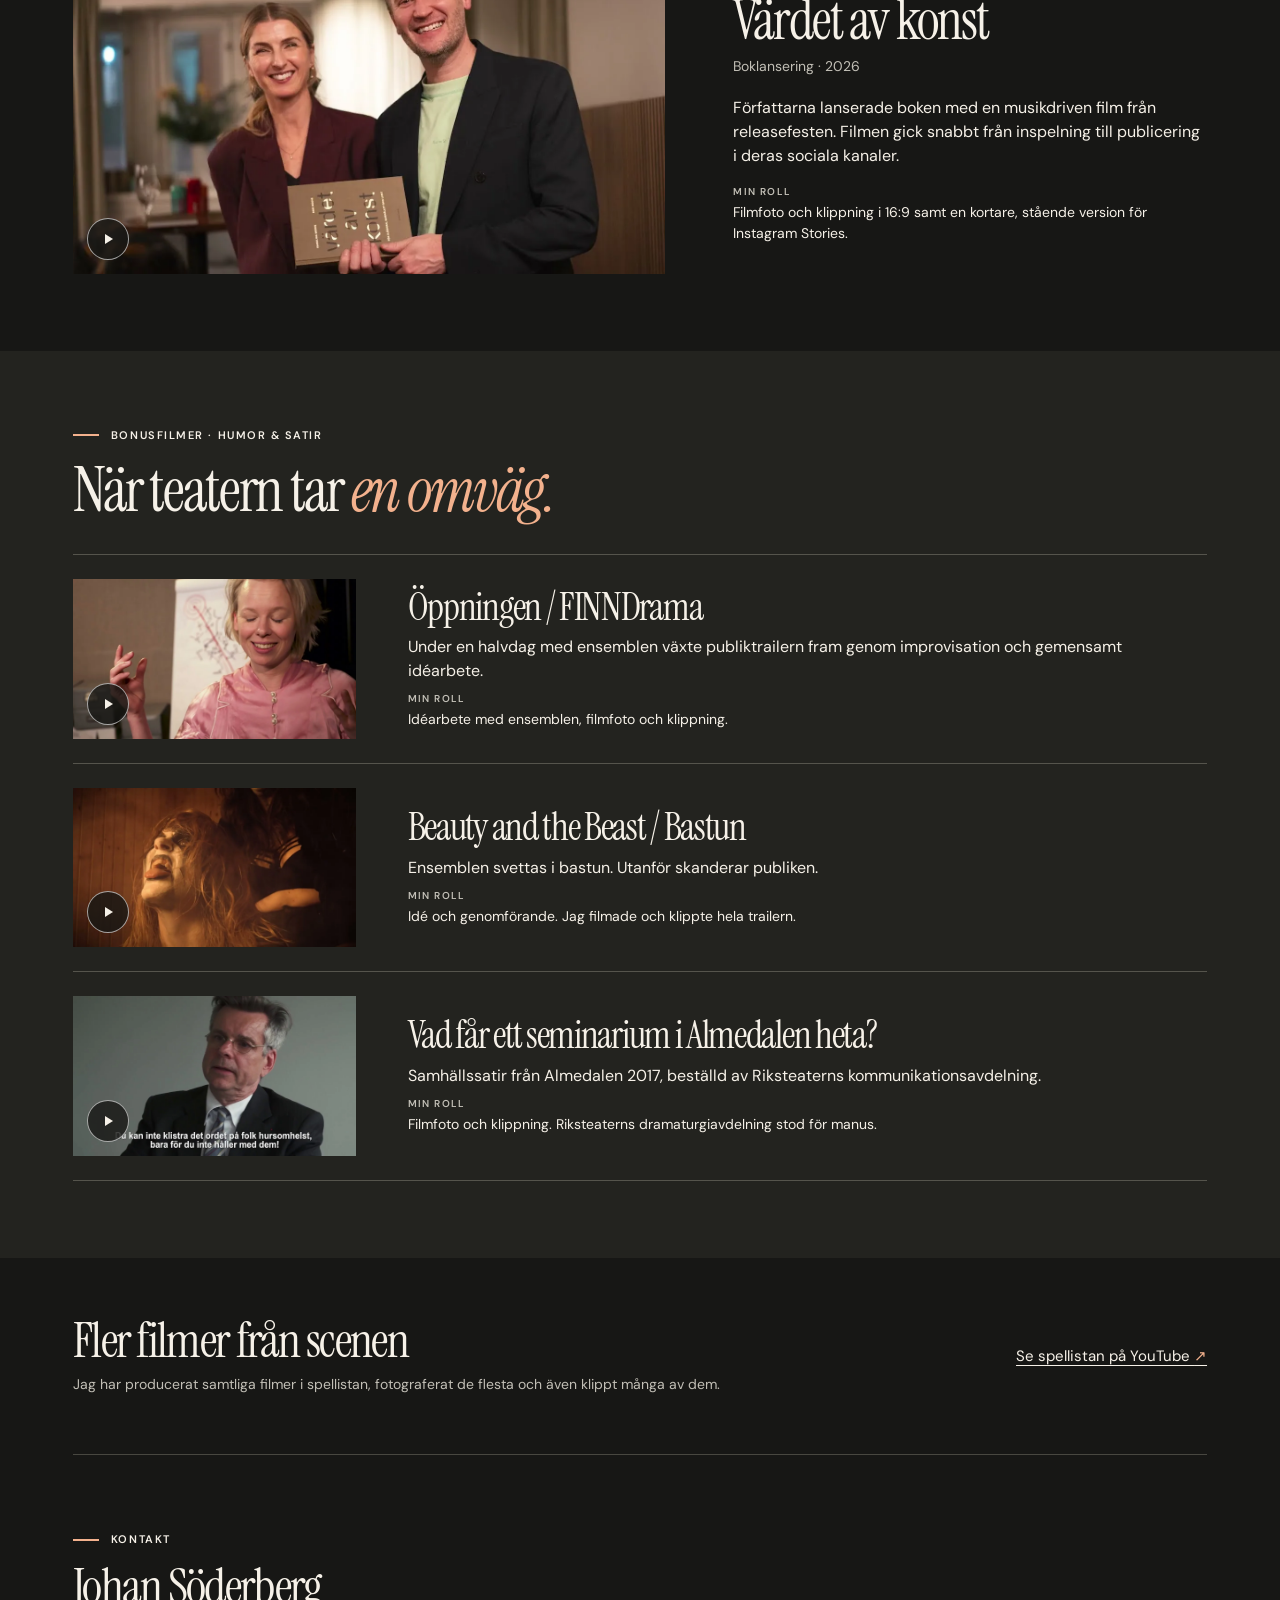
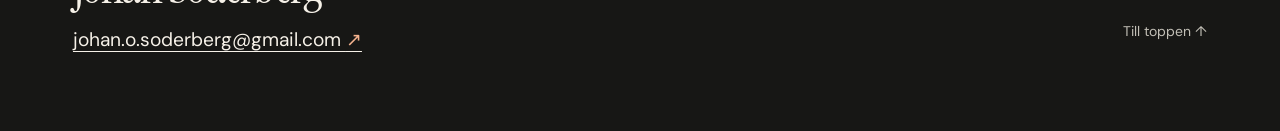
==== commit 2f5effa5: "Precisera rollerna i spellistan" ====
--- a/index.html
+++ b/index.html
@@ -17,7 +17,7 @@
 <section class="wrap selection" id="urval" aria-labelledby="urval-title"><div class="section-head"><h2 id="urval-title">Utvalda filmer</h2><span>7 produktioner</span></div>
 <article id="in-memoriam" class="case case-1"><div class="copy"><div class="kicker">Teatertrailer</div><h3>In memoriam</h3><p class="client">För Riksteaterns turné 2022</p><p class="desc">Med pjäsmanuset som utgångspunkt tog jag fram nya scener för trailern med Ann Petrén och Lotta Tejle.</p><div class="credits"><h4>Min roll</h4><p>Idé, manusbearbetning, regi och produktion.</p><p class="others">Staffan Erlandsson fotograferade. En klippare arbetade efter mina anvisningar.</p><p class="others">Föreställningen samproducerades av Riksteatern och Kulturhuset Stadsteatern.</p></div><a class="film-link variant" href="https://youtu.be/DQP2ugerrtk" data-film="DQP2ugerrtk" data-title="In memoriam" aria-label="Spela In memoriam"><span class="tri" aria-hidden="true"></span>Spela trailern</a></div></article><div class="spread"><article id="fatta" class="case case-2"><a class="film-link poster" href="https://youtu.be/g7LVJlNFyY8" data-film="g7LVJlNFyY8" data-title="FATTA!" aria-label="Spela FATTA!"><img loading="lazy" decoding="async" width="1280" height="720" src="fatta.webp" alt=""><span class="disc"><span class="tri" aria-hidden="true"></span></span></a><div class="copy"><div class="kicker">Scenkonsttrailer</div><h3>FATTA!</h3><p class="client">Riksteatern</p><p class="desc">En visuellt driven trailer för en föreställning med musik, dans och performance. Även bearbetad till en 20-sekundersannons.</p><div class="credits"><h4>Min roll</h4><p>Idé, regi, produktion, filmfoto och klippning.</p><p class="others">Vi var två fotografer vid inspelningen.</p></div><a class="film-link variant" href="https://youtu.be/AHIz8XdJtbk" data-film="AHIz8XdJtbk" data-title="FATTA! – Facebookannons, 20 sekunder" aria-label="Spela FATTA! – Facebookannons, 20 sekunder"><span class="tri" aria-hidden="true"></span>Facebookannons · 20 sek</a></div></article><article id="en-druva-i-solen" class="case case-3"><a class="film-link poster" href="https://youtu.be/6BJd-BY84E8" data-film="6BJd-BY84E8" data-title="En druva i solen" aria-label="Spela En druva i solen"><img loading="lazy" decoding="async" width="1280" height="720" src="en-druva-i-solen.webp" alt=""><span class="disc"><span class="tri" aria-hidden="true"></span></span></a><div class="copy"><div class="kicker">Teatertrailer</div><h3>En druva i solen</h3><p class="client">Riksteatern</p><p class="desc">En iscensatt porträttfotografering där skådespelarna framträder i sina rollfigurer. Idén utvecklades tillsammans med föreställningens regissör.</p><div class="credits"><h4>Min roll</h4><p>Filmidé, koncept, produktion och foto.</p><p class="others">Föreställningens regissör ledde skådespelarna och skapade innehållet genom improvisation inom konceptet. Jocke Gustavsson klippte.</p></div></div></article></div><article id="mannen-utan-riktning" class="case case-4"><a class="film-link poster" href="https://youtu.be/ln9doFdqKP8" data-film="ln9doFdqKP8" data-title="Mannen utan riktning" aria-label="Spela Mannen utan riktning"><img loading="lazy" decoding="async" width="1280" height="720" src="mannen-utan-riktning.webp" alt=""><span class="disc"><span class="tri" aria-hidden="true"></span></span></a><div class="copy"><div class="kicker">Dokumentärt reportage</div><h3>Mannen utan riktning</h3><p class="client">Moomsteatern · 8 min 55 sek</p><p class="desc">Ett längre bakomreportage med intervjuer och inblickar i föreställningens tillkomst.</p><div class="credits"><h4>Min roll</h4><p>Idé, förberedelser och intervjufrågor. På plats gjorde jag intervjuerna och stod själv för regi och foto.</p><p class="others">Jocke Gustavsson klippte.</p></div></div></article><div class="spread"><article id="allt-som-ar-vart" class="case case-5"><a class="film-link poster" href="https://youtu.be/25G5wn74eA0" data-film="25G5wn74eA0" data-title="Allt som är värt" aria-label="Spela Allt som är värt"><img loading="lazy" decoding="async" width="1280" height="720" src="allt-som-ar-vart.webp" alt=""><span class="disc"><span class="tri" aria-hidden="true"></span></span></a><div class="copy"><div class="kicker">Arrangörstrailer</div><h3>Allt som är värt</h3><p class="client">Riksteatern · 1 min 35 sek</p><p class="desc">En berättelsedriven trailer där huvudskådespelarens röst vävs samman med föreställningsmaterial.</p><div class="credits"><h4>Min roll</h4><p>Idé, övergripande produktion, intervju och klippning.</p><p class="others">Två fotografer filmade föreställningsmaterialet.</p></div></div></article><article id="pojkarna" class="case case-6"><a class="film-link poster" href="https://youtu.be/rmyI2CeS5jI" data-film="rmyI2CeS5jI" data-title="Pojkarna: Ljussättaren berättar" aria-label="Spela Pojkarna: Ljussättaren berättar"><img loading="lazy" decoding="async" width="1280" height="720" src="pojkarna.webp" alt=""><span class="disc"><span class="tri" aria-hidden="true"></span></span></a><div class="copy"><div class="kicker">Bakomreportage</div><h3>Pojkarna: Ljussättaren berättar</h3><p class="client">Riksteatern</p><p class="desc">Vad handlar <em>Pojkarna</em> om? Under ett kort besök bakom scenen berättar ljussättaren om pjäsen ur sitt perspektiv.</p><div class="credits"><h4>Min roll</h4><p>Jag tog initiativ till den här typen av reportage och filmade och klippte själv.</p></div></div></article></div><article id="vardet-av-konst" class="case case-7"><a class="film-link poster" href="https://youtu.be/JYgRabuWKRQ" data-film="JYgRabuWKRQ" data-title="Värdet av konst" aria-label="Spela Värdet av konst"><img loading="lazy" decoding="async" width="1280" height="720" src="vardet-av-konst.webp" alt=""><span class="disc"><span class="tri" aria-hidden="true"></span></span></a><div class="copy"><div class="kicker">Lanseringsfilm</div><h3>Värdet av konst</h3><p class="client">Boklansering · 2026</p><p class="desc">Författarna lanserade boken med en musikdriven film från releasefesten. Filmen gick snabbt från inspelning till publicering i deras sociala kanaler.</p><div class="credits"><h4>Min roll</h4><p>Filmfoto och klippning i 16:9 samt en kortare, stående version för Instagram Stories.</p></div></div></article></section>
 <section id="omvagar" class="bonus"><div class="wrap"><p class="eyebrow"><i></i> Bonusfilmer · Humor &amp; satir</p><h2>När teatern tar <em>en omväg.</em></h2><div class="bonus-list"><article class="bonus-item"><a class="film-link poster" href="https://youtu.be/ZEgGxiNyklY" data-film="ZEgGxiNyklY" data-title="Öppningen / FINNDrama" aria-label="Spela Öppningen / FINNDrama"><img loading="lazy" decoding="async" width="1280" height="720" src="oppningen.webp" alt=""><span class="disc"><span class="tri" aria-hidden="true"></span></span></a><div><h3>Öppningen / FINNDrama</h3><p>Under en halvdag med ensemblen växte publiktrailern fram genom improvisation och gemensamt idéarbete.</p><div class="credits"><h4>Min roll</h4><p>Idéarbete med ensemblen, filmfoto och klippning.</p></div></div></article><article class="bonus-item"><a class="film-link poster" href="https://youtu.be/_NRygMgMNec" data-film="_NRygMgMNec" data-title="Beauty and the Beast / Bastun" aria-label="Spela Beauty and the Beast / Bastun"><img loading="lazy" decoding="async" width="1280" height="720" src="bastun.webp" alt=""><span class="disc"><span class="tri" aria-hidden="true"></span></span></a><div><h3>Beauty and the Beast / Bastun</h3><p>Ensemblen svettas i bastun. Utanför skanderar publiken.</p><div class="credits"><h4>Min roll</h4><p>Idé och genomförande. Jag filmade och klippte hela trailern.</p></div></div></article><article class="bonus-item"><a class="film-link poster" href="https://youtu.be/Vtb8yQjGChg" data-film="Vtb8yQjGChg" data-title="Vad får ett seminarium i Almedalen heta?" aria-label="Spela Vad får ett seminarium i Almedalen heta?"><img loading="lazy" decoding="async" width="1280" height="720" src="almedalen.webp" alt=""><span class="disc"><span class="tri" aria-hidden="true"></span></span></a><div><h3>Vad får ett seminarium i Almedalen heta?</h3><p>Samhällssatir från Almedalen 2017, beställd av Riksteaterns kommunikationsavdelning.</p><div class="credits"><h4>Min roll</h4><p>Filmfoto och klippning. Riksteaterns dramaturgiavdelning stod för manus.</p></div></div></article></div></div></section>
-<section class="wrap playlist"><div><h2>Fler filmer från scenen</h2><p class="client">Jag har producerat, filmat och klippt de flesta av filmerna i spellistan.</p></div><a href="https://youtube.com/playlist?list=PLKZBHsTy2Ac3Lh5_PKUx8i3vL4fPGxWnh">Se spellistan på YouTube <span aria-hidden="true">↗</span></a></section>
+<section class="wrap playlist"><div><h2>Fler filmer från scenen</h2><p class="client">Jag har producerat samtliga filmer i spellistan, fotograferat de flesta och även klippt många av dem.</p></div><a href="https://youtube.com/playlist?list=PLKZBHsTy2Ac3Lh5_PKUx8i3vL4fPGxWnh">Se spellistan på YouTube <span aria-hidden="true">↗</span></a></section>
 </main><footer id="kontakt"><div class="wrap foot"><div><p class="eyebrow"><i></i> Kontakt</p><h2>Johan Söderberg</h2><a class="email" href="mailto:johan.o.soderberg@gmail.com">johan.o.soderberg@gmail.com <span aria-hidden="true">↗</span></a></div><a class="top" href="#toppen">Till toppen ↑</a></div></footer>
 <dialog aria-labelledby="filmtitel"><div class="modal-head"><h2 id="filmtitel"></h2><button type="button" id="stang" autofocus>Stäng <span aria-hidden="true">×</span></button></div><div id="spelare"></div><a id="direkt">Öppna på YouTube ↗</a></dialog>
 </body></html>
